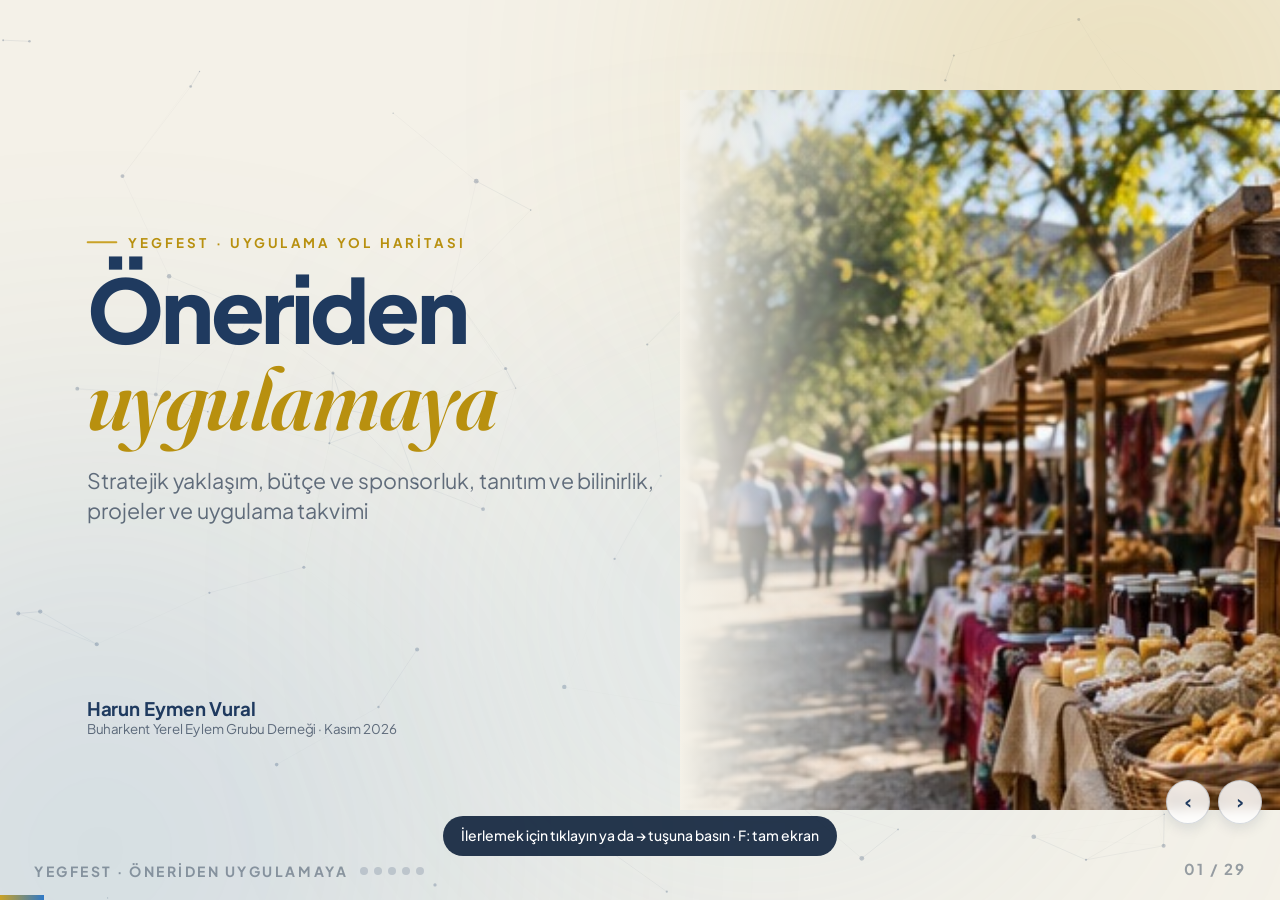
==== sunum/index.html @ 130ecc28 "Sunumun web sürümü (/sunum): görseller, telefon desteği, kaydırma Co-Authored-By: Claude Opus 5.5 <n" ====
<!DOCTYPE html>
<html lang="tr">
<head>
<meta charset="utf-8">
<title>YEGFEST — Öneriden Uygulamaya</title>
<meta name="viewport" content="width=device-width,initial-scale=1,minimum-scale=1,viewport-fit=cover">
<meta name="robots" content="noindex">
<meta property="og:title" content="YEGFEST · Öneriden Uygulamaya">
<meta property="og:description" content="YEGFEST uygulama planı: stratejik yaklaşım, bütçe ve sponsorluk, tanıtım, projeler ve takvim.">
<meta property="og:image" content="https://yegfest-prototip.vercel.app/sunum/kapak.jpg">
<meta property="og:type" content="website">
<meta name="theme-color" content="#1F3A5F">
<style>
html,body{width:100%;height:100%;overflow:hidden;overscroll-behavior:none}
body{position:fixed;inset:0}
#navbtn{position:fixed;right:18px;bottom:76px;z-index:50;display:flex;gap:8px}
#navbtn button{width:44px;height:44px;border-radius:50%;border:1px solid rgba(31,58,95,.18);background:rgba(255,255,255,.85);backdrop-filter:blur(6px);color:#1F3A5F;font:600 20px/1 system-ui;cursor:pointer;box-shadow:0 4px 14px rgba(20,38,63,.12)}
#navbtn button:hover{background:#1F3A5F;color:#fff}
#hint{position:fixed;left:50%;bottom:44px;transform:translateX(-50%);z-index:50;background:rgba(20,38,63,.92);color:#fff;font:500 14px/1.4 "Plus Jakarta Sans",system-ui;padding:10px 18px;border-radius:999px;transition:opacity .6s;pointer-events:none;white-space:nowrap}
#hint.off{opacity:0}
#rot{display:none;position:fixed;inset:0;z-index:100;background:#1F3A5F;color:#fff;align-items:center;justify-content:center;flex-direction:column;text-align:center;font:500 17px/1.5 "Plus Jakarta Sans",system-ui;padding:32px}
#rot b{font-size:44px;display:block;margin-bottom:14px;animation:rt 2s ease-in-out infinite}
#rot small{display:block;margin-top:18px;opacity:.7;font-size:14px}
#rot button{margin-top:22px;background:none;border:1px solid rgba(255,255,255,.5);color:#fff;border-radius:999px;padding:9px 18px;font:inherit;font-size:14px}
@keyframes rt{0%,30%{transform:rotate(0)}60%,100%{transform:rotate(90deg)}}
@media (orientation:portrait) and (max-width:820px){body:not(.rotok) #rot{display:flex}#hint{white-space:normal;width:86%;text-align:center}}
@media (max-width:820px),(max-height:500px){#navbtn{bottom:auto;top:12px;right:12px}#navbtn button{width:38px;height:38px;font-size:18px}#hint{bottom:20px}}
</style>

<link rel="preconnect" href="https://fonts.googleapis.com">
<link rel="preconnect" href="https://fonts.gstatic.com" crossorigin>
<link href="https://fonts.googleapis.com/css2?family=Plus+Jakarta+Sans:wght@300;400;500;600;700;800&family=Fraunces:ital,opsz,wght@1,9..144,500;1,9..144,700&display=swap" rel="stylesheet">
<style>
:root{
  --bg:#F4F1E8;--white:#FFFFFF;--navy:#1F3A5F;--ink:#14263F;--gold:#C9A227;--gold2:#B8900F;--gold3:#E3B341;
  --blue:#2E78C7;--sky:#8EC3F0;--green:#5E8C4A;--muted:rgba(20,38,63,.64);--dim:rgba(20,38,63,.42);--line:rgba(31,58,95,.14);
  --ease:cubic-bezier(.2,.8,.2,1);--soft:cubic-bezier(.45,.05,.25,1)
}
*{box-sizing:border-box;margin:0;padding:0}
html,body{height:100%;background:var(--bg);overflow:hidden;color:var(--ink);user-select:none;
  font-family:'Plus Jakarta Sans',system-ui,-apple-system,'Segoe UI',Roboto,sans-serif;-webkit-font-smoothing:antialiased}
#bg{position:fixed;inset:0;width:100%;height:100%}
.glow{position:fixed;border-radius:50%;filter:blur(150px);pointer-events:none}
.glow.g1{width:700px;height:700px;background:var(--gold);right:-200px;top:-250px;opacity:.22;animation:drift 18s ease-in-out infinite alternate}
.glow.g2{width:800px;height:800px;background:var(--blue);left:-300px;bottom:-350px;opacity:.15;animation:drift 22s ease-in-out infinite alternate-reverse}
.glow.g3{width:500px;height:500px;background:var(--sky);left:40%;top:40%;opacity:.2;animation:drift 26s ease-in-out infinite alternate}
@keyframes drift{to{transform:translate(120px,80px) scale(1.15)}}
#stage{position:absolute;left:50%;top:50%;width:1920px;height:1080px;transform-origin:center}
.slide{position:absolute;inset:0;padding:96px 130px 90px;opacity:0;visibility:hidden;transform:scale(.95) translateX(40px);filter:blur(14px);
  transition:opacity .9s var(--ease),transform 1.1s var(--ease),filter .9s var(--ease),visibility 0s linear 1.1s}
.slide.past{transform:scale(1.06) translateX(-40px)}
.slide:not(#s-cover):not(#s-video-sec):not(#s-gal){display:flex;flex-direction:column;justify-content:center;padding-top:70px;padding-bottom:80px}
.slide.active{opacity:1;visibility:visible;transform:none;filter:none;transition-delay:0s}
.in{opacity:0}
.slide.play .in{animation:rise 1s var(--ease) both;animation-delay:var(--d,0s)}
.slide.play .in.pop{animation-name:pop}
.slide.play .in.left{animation-name:fromLeft}
.slide.play .in.right{animation-name:fromRight}
@keyframes rise{from{opacity:0;transform:translateY(44px);filter:blur(8px)}to{opacity:1;transform:none;filter:none}}
@keyframes pop{0%{opacity:0;transform:scale(.55)}60%{opacity:1;transform:scale(1.05)}100%{opacity:1;transform:none}}
@keyframes fromLeft{from{opacity:0;transform:translateX(-80px);filter:blur(8px)}to{opacity:1;transform:none;filter:none}}
@keyframes fromRight{from{opacity:0;transform:translateX(80px);filter:blur(8px)}to{opacity:1;transform:none;filter:none}}
.kicker{font-size:20px;letter-spacing:.24em;text-transform:uppercase;font-weight:700;color:var(--gold2);display:flex;align-items:center;gap:16px;margin-bottom:22px}
.kicker::before{content:"";width:46px;height:3px;background:var(--gold);border-radius:3px}
h1{font-size:132px;line-height:.98;font-weight:800;letter-spacing:-.035em;color:var(--navy)}
h2{font-size:64px;line-height:1.05;font-weight:800;letter-spacing:-.025em;color:var(--navy)}
h3{font-size:30px;font-weight:700;color:var(--navy);letter-spacing:-.01em}
h4{font-size:24px;font-weight:700;color:var(--navy)}
em{font-family:'Fraunces',Georgia,serif;font-style:italic;font-weight:600;color:var(--gold2);letter-spacing:-.01em}
.lead{font-size:28px;line-height:1.5;color:var(--muted);max-width:1300px}
p{font-size:21px;line-height:1.5;color:var(--muted)}
.tag{display:inline-block;font-size:15px;font-weight:700;letter-spacing:.08em;text-transform:uppercase;padding:7px 14px;border-radius:30px;background:rgba(201,162,39,.16);color:var(--gold2)}
.tag.blue{background:rgba(46,120,199,.12);color:var(--blue)}
.tag.green{background:rgba(94,140,74,.14);color:var(--green)}
.ph{position:relative;border-radius:22px;overflow:hidden;background:linear-gradient(135deg,#E8E2D2,#D9E4EE);
  background-size:cover;background-position:center;display:flex;align-items:center;justify-content:center;text-align:center}
.ph::after{content:attr(data-img);position:absolute;inset:auto 0 0 0;padding:10px 14px;font-size:14px;font-weight:700;letter-spacing:.04em;color:var(--navy);
  background:rgba(255,255,255,.72);backdrop-filter:blur(4px)}
.ph .hint{font-size:16px;line-height:1.4;color:var(--muted);padding:20px 26px 46px;max-width:90%}
.ph .hint::before{content:"📷";display:block;font-size:34px;margin-bottom:8px;opacity:.7}
.ph.has::after,.ph.has .hint{display:none}
.ph.ai.has::before{content:"Temsilî görsel";position:absolute;left:10px;top:10px;font-size:12px;font-weight:700;letter-spacing:.04em;padding:4px 10px;border-radius:12px;background:rgba(20,38,63,.62);color:#fff;z-index:2}
.map{display:flex;flex-direction:column;gap:14px;margin-top:34px}
.src{font-size:14px;color:var(--dim);margin-top:14px}
.pilot{display:grid;grid-template-columns:360px 1fr;gap:56px;margin-top:30px;align-items:center}
.pv{aspect-ratio:9/16;border-radius:30px;background:var(--navy);overflow:hidden;position:relative;box-shadow:0 40px 80px -30px rgba(20,38,63,.6)}
.pv video{width:100%;height:100%;object-fit:cover;display:none}
.pv.has video{display:block}
#prog{position:fixed;left:0;bottom:0;height:5px;background:linear-gradient(90deg,var(--gold),var(--blue));transition:width .8s var(--ease);z-index:20}
#count{position:fixed;right:34px;bottom:22px;font-size:15px;font-weight:700;letter-spacing:.12em;color:var(--dim);z-index:20}
#brand{position:fixed;left:34px;bottom:20px;font-size:14px;font-weight:700;letter-spacing:.18em;color:var(--dim);text-transform:uppercase;z-index:20}
#s-cover .ph{position:absolute;right:0;top:0;width:900px;height:1080px;border-radius:0}
#s-cover .ph::before{content:"";position:absolute;inset:0;background:linear-gradient(90deg,var(--bg) 0%,rgba(244,241,232,.0) 38%);z-index:1}
#s-cover .ct{position:relative;z-index:2;margin-top:120px;max-width:1080px}
#s-cover .sub{font-size:32px;line-height:1.45;color:var(--muted);margin-top:34px;max-width:860px}
#s-cover .who{position:absolute;left:130px;bottom:110px;z-index:2}
#s-cover .who b{display:block;font-size:28px;color:var(--navy)}
#s-cover .who span{font-size:20px;color:var(--muted)}
.q{flex:1;background:var(--white);border-radius:28px;padding:54px 30px;box-shadow:0 0 0 1px var(--line),0 24px 50px -30px rgba(20,38,63,.35);text-align:center}
.q b{display:block;font-size:34px;font-weight:800;color:var(--navy);letter-spacing:-.01em}
.q span{display:block;font-size:20px;color:var(--muted);margin-top:10px;line-height:1.4}
.year{position:relative;margin-top:90px;height:150px}
.months{display:grid;grid-template-columns:repeat(12,1fr);gap:8px}
.months div{height:90px;border-radius:14px;background:rgba(31,58,95,.07);position:relative}
.months div span{position:absolute;bottom:-38px;left:0;right:0;text-align:center;font-size:16px;font-weight:700;color:var(--dim);letter-spacing:.08em}
.months div::before{content:"";position:absolute;inset:0;border-radius:14px;background:linear-gradient(90deg,var(--blue),var(--sky));transform:scaleX(0);transform-origin:left;transition:transform .5s var(--ease)}
.slide.play .months div::before{transform:scaleX(1);transition-delay:calc(.5s + var(--i)*.06s)}
.months .fest{overflow:visible}
.months .fest::after{content:"YEGFEST · 3 gün";position:absolute;left:50%;top:-58px;transform:translateX(-50%);white-space:nowrap;font-size:18px;font-weight:800;color:var(--gold2)}
.months .fest i{position:absolute;left:30%;width:22%;top:0;bottom:0;background:var(--gold);border-radius:6px;z-index:2;animation:blink 1.4s ease-in-out 3}
@keyframes blink{50%{opacity:.25}}
.pillars{display:grid;grid-template-columns:repeat(4,1fr);gap:26px;margin-top:120px}
.pill{padding:32px 30px;border-radius:24px;background:var(--white);box-shadow:0 0 0 1px var(--line)}
.pill .pi{font-size:40px}
.pill h4{margin:14px 0 8px;font-size:25px}
.pill p{font-size:18px}
.org{position:relative;width:1660px;height:720px;margin-top:26px}
.org svg{position:absolute;inset:0;width:100%;height:100%;overflow:visible}
.org path{fill:none;stroke:var(--gold);stroke-width:3;stroke-dasharray:1400;stroke-dashoffset:1400}
.slide.play .org path{animation:draw 1s var(--soft) forwards;animation-delay:var(--d,.4s)}
@keyframes draw{to{stroke-dashoffset:0}}
.ob{position:absolute;background:var(--white);border-radius:20px;box-shadow:0 0 0 1px var(--line),0 18px 40px -26px rgba(20,38,63,.4);padding:16px 18px;text-align:center}
.ob b{display:block;font-size:22px;color:var(--navy);line-height:1.2}
.ob span{display:block;font-size:16px;color:var(--muted);margin-top:5px;line-height:1.35}
.ob .hc{font-style:normal;display:inline-block;margin-top:9px;font-size:15px;font-weight:800;color:#fff;background:var(--blue);padding:4px 12px;border-radius:20px}
.ob.top{background:var(--navy)}
.ob.top b{color:#fff}
.ob.top span{color:rgba(255,255,255,.75)}
.ob.gold{background:linear-gradient(135deg,#FBF3DA,#fff);box-shadow:0 0 0 2px var(--gold)}
table.t{width:100%;border-collapse:separate;border-spacing:0 10px}
.t th{text-align:left;font-size:15px;letter-spacing:.14em;text-transform:uppercase;color:var(--gold2);padding:0 22px 4px}
.t td{background:var(--white);padding:22px 24px;font-size:22px;color:var(--ink);line-height:1.4}
.t td:first-child{border-radius:16px 0 0 16px;font-weight:800;color:var(--navy)}
.t td:last-child{border-radius:0 16px 16px 0}
.t td.num{font-size:28px;font-weight:800;color:var(--blue);white-space:nowrap}
.gantt{margin-top:34px;display:grid;grid-template-columns:360px 1fr;row-gap:12px}
.gh{display:grid;grid-template-columns:repeat(12,1fr);font-size:17px;font-weight:800;letter-spacing:.06em;color:var(--dim);text-align:center;padding-bottom:6px;border-bottom:2px solid var(--line)}
.gl{font-size:22px;font-weight:700;color:var(--navy);display:flex;align-items:center;gap:12px}
.gl i{font-style:normal;font-size:24px}
.gr{position:relative;height:52px;background:repeating-linear-gradient(90deg,transparent 0,transparent calc(100%/12 - 1px),var(--line) calc(100%/12 - 1px),var(--line) calc(100%/12))}
.bar{position:absolute;top:8px;height:36px;border-radius:10px;background:linear-gradient(90deg,var(--navy),var(--blue));transform:scaleX(0);transform-origin:left;
  font-size:16px;font-weight:700;color:#fff;display:flex;align-items:center;padding-left:12px;white-space:nowrap;overflow:hidden}
.bar.light{background:repeating-linear-gradient(135deg,rgba(46,120,199,.35) 0 10px,rgba(46,120,199,.18) 10px 20px);color:var(--navy)}
.bar.gold{background:linear-gradient(90deg,var(--gold2),var(--gold3))}
.slide.play .bar{animation:grow .9s var(--ease) forwards;animation-delay:var(--d,.4s)}
@keyframes grow{to{transform:scaleX(1)}}
.festcol{position:absolute;top:0;bottom:0;left:calc(100%/12*10);width:calc(100%/12);background:rgba(201,162,39,.14);border-radius:10px}
.flips{display:grid;grid-template-columns:repeat(4,1fr);gap:28px;margin-top:40px}
.flip{height:620px;perspective:1600px;cursor:pointer}
.fi{position:relative;width:100%;height:100%;transition:transform .9s var(--ease);transform-style:preserve-3d}
.flip.on .fi{transform:rotateY(180deg)}
.ff,.fb{position:absolute;inset:0;backface-visibility:hidden;border-radius:26px;overflow:hidden;box-shadow:0 30px 60px -30px rgba(20,38,63,.45),0 0 0 1px var(--line)}
.ff{background:#fff;display:flex;flex-direction:column}
.ff .ph{height:330px;border-radius:0}
.ff .fc{padding:26px 26px}
.ff h3{font-size:29px;margin:12px 0 8px}
.ff .len{font-size:46px;font-weight:800;color:var(--blue);letter-spacing:-.02em}
.ff .tap{position:absolute;right:20px;bottom:18px;font-size:14px;font-weight:700;color:var(--dim)}
.fb{background:var(--navy);transform:rotateY(180deg);padding:34px 30px;color:#fff;display:flex;flex-direction:column;gap:16px}
.fb h3{color:#fff;font-size:26px;margin-bottom:4px}
.fb div{border-top:1px solid rgba(255,255,255,.14);padding-top:12px}
.fb small{display:block;font-size:13px;font-weight:800;letter-spacing:.14em;text-transform:uppercase;color:var(--sky);margin-bottom:5px}
.fb span{font-size:19px;line-height:1.4;color:rgba(255,255,255,.92)}
@keyframes lit{to{box-shadow:0 0 0 4px var(--gold),0 18px 40px -16px rgba(201,162,39,.7);background:#FFFBEF}}
.script{margin-top:26px;display:grid;grid-template-columns:130px 1fr 1fr;gap:0;border-radius:20px;overflow:hidden;box-shadow:0 0 0 1px var(--line);background:#fff}
.script > div{padding:18px 22px;font-size:20px;line-height:1.42;border-top:1px solid var(--line)}
.script .tc{font-weight:800;color:var(--blue);font-size:17px}
.script .vo{font-family:'Fraunces',serif;font-style:italic;color:var(--navy)}
.small{font-size:18px;color:var(--muted);margin-top:14px;line-height:1.45}
.calc{width:540px;flex-shrink:0;background:var(--navy);border-radius:28px;padding:34px;color:#fff}
.mx td{font-size:21px;padding:20px 22px}
.mx th{font-size:14px}
.mx td:first-child{font-size:22px}
.d90{position:relative;margin-top:70px}
.d90 .ln{position:absolute;left:0;right:0;top:46px;height:6px;border-radius:6px;background:rgba(31,58,95,.1);overflow:hidden}
.d90 .ln i{display:block;height:100%;width:0;background:linear-gradient(90deg,var(--gold),var(--blue))}
.slide.play .d90 .ln i{width:100%;transition:width 1.4s var(--soft) .25s}
.d90 .sp{position:relative;display:grid;grid-template-columns:repeat(6,1fr);gap:20px}
.d90 .dot{width:98px;height:98px;border-radius:50%;background:#fff;box-shadow:0 0 0 3px var(--gold);display:flex;align-items:center;justify-content:center;font-size:38px;margin-bottom:22px}
.d90 small{font-size:15px;font-weight:800;letter-spacing:.12em;color:var(--gold2);text-transform:uppercase}
.d90 h4{font-size:27px;margin:8px 0 8px;line-height:1.22}
.d90 p{font-size:20px}
.contact{text-align:right;font-size:21px;line-height:1.6;color:var(--muted)}
.contact b{color:var(--navy);font-size:26px}
#brand{display:flex;align-items:center;gap:12px}
#brand .dots{display:flex;gap:6px}
#brand .dots i{width:8px;height:8px;border-radius:50%;background:rgba(31,58,95,.18)}
#brand .dots i.on{background:var(--gold);width:22px;border-radius:6px}
.agenda{display:grid;grid-template-columns:repeat(5,1fr);gap:20px;margin-top:44px}
.ag{background:#fff;border-radius:26px;padding:30px 26px;box-shadow:0 0 0 1px var(--line),0 24px 50px -34px rgba(20,38,63,.4);cursor:pointer;transition:transform .35s var(--ease),box-shadow .35s;display:flex;flex-direction:column}
.ag:hover{transform:translateY(-8px);box-shadow:0 0 0 2px var(--gold),0 30px 60px -30px rgba(20,38,63,.5)}
.ag .no{font-family:'Fraunces',serif;font-style:italic;font-size:62px;line-height:1;color:var(--gold2)}
.ag h3{font-size:26px;line-height:1.2;margin:14px 0 14px}
.ag small{font-size:13px;font-weight:800;letter-spacing:.14em;text-transform:uppercase;color:var(--dim);margin-top:auto;padding-top:14px;border-top:1px solid var(--line)}
.ag span{display:block;font-size:18px;color:var(--ink);line-height:1.4;margin-top:8px}
.slide.div{background:linear-gradient(120deg,rgba(31,58,95,.04),rgba(201,162,39,.08))}
.dv{display:grid;grid-template-columns:420px 1fr;gap:70px;align-items:center}
.dv .big{font-family:'Fraunces',serif;font-style:italic;font-weight:700;font-size:340px;line-height:.8;color:var(--gold);letter-spacing:-.04em}
.dv h1{font-size:104px}
.dv p{font-size:28px;color:var(--muted);margin-top:24px;max-width:900px;line-height:1.45}
.dvlist{display:flex;flex-wrap:wrap;gap:12px;margin-top:40px}
.dvlist span{font-size:19px;font-weight:700;color:var(--navy);background:#fff;padding:12px 20px;border-radius:30px;box-shadow:0 0 0 1px var(--line)}
.shifts{display:grid;grid-template-columns:repeat(4,1fr);gap:22px;margin-top:40px}
.sh{background:#fff;border-radius:26px;padding:30px 28px;box-shadow:0 0 0 1px var(--line)}
.sh .ic{font-size:44px}
.sh h3{font-size:25px;margin:16px 0 18px;line-height:1.2}
.sh .ft{display:grid;grid-template-columns:76px 1fr;gap:10px;padding:12px 0;border-top:1px solid var(--line);font-size:18px;line-height:1.4}
.sh .ft small{font-size:13px;font-weight:800;letter-spacing:.12em;text-transform:uppercase;color:var(--dim);padding-top:3px}
.sh .ft.to small{color:var(--green)}
.sh .ft.to span{color:var(--navy);font-weight:600}
.foot{margin-top:18px;font-size:18px;color:var(--muted);display:flex;gap:10px;align-items:center}
.foot b{color:var(--navy)}
.levers{display:grid;grid-template-columns:repeat(3,1fr);gap:22px;margin-top:36px}
.lv{background:#fff;border-radius:24px;padding:28px 28px;box-shadow:0 0 0 1px var(--line);position:relative;overflow:hidden}
.lv .ic{width:62px;height:62px;border-radius:18px;background:var(--bg);display:flex;align-items:center;justify-content:center;font-size:32px}
.lv h3{font-size:24px;margin:16px 0 8px}
.lv p{font-size:18px}
.lv .ef{display:inline-block;margin-top:14px;font-size:14px;font-weight:800;letter-spacing:.04em;color:var(--green);background:rgba(94,140,74,.12);padding:6px 12px;border-radius:14px}
.lv .n{position:absolute;right:24px;top:18px;font-family:'Fraunces',serif;font-style:italic;font-size:44px;color:rgba(201,162,39,.35)}
.spgrid{display:grid;grid-template-columns:1fr 1.5fr;gap:30px;margin-top:30px;align-items:start}
.kind{display:grid;gap:16px}
.kd{border-radius:22px;padding:24px 26px;background:#fff;box-shadow:0 0 0 1px var(--line)}
.kd h3{font-size:24px;display:flex;gap:10px;align-items:center}
.kd p{font-size:18px;margin-top:8px}
.kd.navy{background:var(--navy)}
.kd.navy h3{color:#fff}
.kd.navy p{color:rgba(255,255,255,.8)}
.proc{display:flex;margin-top:26px}
.proc div{flex:1;position:relative;padding:16px 10px 0;text-align:center;border-top:4px solid var(--gold)}
.proc div::before{content:"";position:absolute;left:50%;top:-12px;transform:translateX(-50%);width:20px;height:20px;border-radius:50%;background:#fff;box-shadow:0 0 0 4px var(--gold)}
.proc b{display:block;font-size:15px;color:var(--blue);letter-spacing:.06em}
.proc span{font-size:17px;color:var(--navy);font-weight:700;line-height:1.3;display:block;margin-top:4px}
.hsteps{display:grid;grid-template-columns:repeat(4,1fr);gap:0;margin-top:50px;position:relative}
.hs{padding:0 22px;position:relative}
.hs .c{width:86px;height:86px;border-radius:50%;background:#fff;box-shadow:0 0 0 3px var(--gold);display:flex;align-items:center;justify-content:center;font-size:36px;position:relative;z-index:2}
.hs::after{content:"";position:absolute;left:108px;right:-22px;top:42px;height:3px;background:repeating-linear-gradient(90deg,var(--gold) 0 10px,transparent 10px 18px)}
.hs:last-child::after{display:none}
.hs small{display:block;font-size:14px;font-weight:800;letter-spacing:.14em;color:var(--gold2);margin-top:22px}
.hs h3{font-size:26px;margin:6px 0 8px}
.hs p{font-size:19px}
.outs{display:flex;gap:12px;flex-wrap:wrap;margin-top:44px;align-items:center}
.outs b{font-size:19px;color:var(--navy);margin-right:6px}
.outs span{font-size:18px;font-weight:700;padding:10px 18px;border-radius:30px;background:rgba(201,162,39,.16);color:var(--gold2)}
.why{display:grid;grid-template-columns:repeat(3,1fr);gap:20px;margin-top:30px}
.wy{background:#fff;border-radius:22px;padding:24px 26px;box-shadow:0 0 0 1px var(--line)}
.wy .ic{font-size:36px}
.wy h3{font-size:23px;margin:10px 0 6px}
.wy p{font-size:18px}
.tool{display:inline-flex;margin-top:22px;font-family:'Fraunces',serif;font-style:italic;font-size:26px;color:var(--navy);background:rgba(201,162,39,.14);padding:12px 24px;border-radius:40px}
.model{display:flex;align-items:stretch;gap:0;margin-top:34px}
.md{flex:1;text-align:center;position:relative;padding:0 8px}
.md .c{width:100px;height:100px;margin:0 auto;border-radius:28px;background:#fff;box-shadow:0 0 0 2px var(--line);display:flex;align-items:center;justify-content:center;font-size:44px;transition:box-shadow .5s,background .5s}
.slide.play .md .c{animation:lit .01s forwards;animation-delay:calc(.8s + var(--i)*.45s)}
.md::after{content:"→";position:absolute;right:-14px;top:30px;font-size:30px;color:var(--gold2);font-weight:800}
.md:last-child::after{display:none}
.md h4{font-size:21px;margin:14px 0 4px}
.md p{font-size:16px;line-height:1.4}
.md .who{display:inline-block;margin-top:8px;font-size:13px;font-weight:800;letter-spacing:.06em;color:var(--blue);background:rgba(46,120,199,.1);padding:4px 10px;border-radius:12px}
.tpl{margin-top:30px}
.tbar{position:relative;display:flex;height:120px;border-radius:24px;overflow:hidden;box-shadow:0 0 0 1px var(--line),0 24px 50px -30px rgba(20,38,63,.45)}
.tseg{position:relative;display:flex;flex-direction:column;justify-content:center;padding:0 22px;color:#fff;transition:filter .4s,transform .4s;filter:saturate(.55) brightness(1.05)}
.tseg.on{filter:none}
.tseg b{font-size:24px;letter-spacing:-.01em}
.tseg span{font-size:15px;opacity:.85}
.tseg:nth-child(1){background:#C9A227}
.tseg:nth-child(2){background:#B8900F}
.tseg:nth-child(3){background:#2E78C7}
.tseg:nth-child(4){background:#1F3A5F}
.tseg:nth-child(5){background:#14263F}
.tseg .ic{position:absolute;right:16px;top:50%;transform:translateY(-50%);font-size:40px;opacity:.9}
.thead{position:absolute;top:-10px;bottom:-10px;width:4px;background:#fff;box-shadow:0 0 0 2px var(--navy),0 0 20px rgba(255,255,255,.9);border-radius:4px;left:0;z-index:3}
.tclock{display:flex;justify-content:space-between;margin-top:12px;font-size:15px;font-weight:800;color:var(--dim)}
.tdet{display:grid;grid-template-columns:420px 1fr;gap:34px;margin-top:26px;align-items:center}
.tdet .ph{height:260px}
.tdet .now{font-size:15px;font-weight:800;letter-spacing:.16em;text-transform:uppercase;color:var(--gold2)}
.tdet h3{font-size:42px;margin:6px 0 16px;letter-spacing:-.02em}
.tdet .ln{display:grid;grid-template-columns:150px 1fr;gap:16px;padding:14px 0;border-top:1px solid var(--line);font-size:21px;line-height:1.4}
.tdet .ln small{font-size:14px;font-weight:800;letter-spacing:.12em;text-transform:uppercase;color:var(--blue);padding-top:4px}
.tdet .ln.vo span{font-family:'Fraunces',serif;font-style:italic;color:var(--navy)}
.tdet .fade{animation:fd .5s var(--ease)}
@keyframes fd{from{opacity:0;transform:translateY(10px)}to{opacity:1;transform:none}}
.ringnote{position:absolute;left:0;right:0;bottom:0;text-align:center;font-size:18px;color:var(--muted)}
.shots{display:grid;grid-template-columns:repeat(4,1fr);gap:16px;margin-top:30px}
.sht{background:#fff;border-radius:20px;padding:20px 22px;box-shadow:0 0 0 1px var(--line);display:flex;gap:14px;align-items:flex-start}
.sht i{font-style:normal;font-size:34px}
.sht small{display:block;font-size:13px;font-weight:800;color:var(--gold2);letter-spacing:.1em}
.sht b{display:block;font-size:20px;color:var(--navy);line-height:1.25;margin-top:2px}
.sht span{font-size:15px;color:var(--muted)}
.rules2{display:grid;grid-template-columns:1.3fr 1fr;gap:20px;margin-top:22px}
.rbox{background:var(--navy);color:#fff;border-radius:22px;padding:22px 26px}
.rbox h4{color:var(--gold3);font-size:15px;letter-spacing:.14em;text-transform:uppercase}
.rbox ul{list-style:none;display:flex;flex-wrap:wrap;gap:10px;margin-top:12px}
.rbox li{font-size:18px;background:rgba(255,255,255,.1);padding:9px 14px;border-radius:14px}
.dbox{background:#fff;border-radius:22px;padding:22px 26px;box-shadow:0 0 0 2px var(--gold)}
.dbox h4{color:var(--gold2);font-size:15px;letter-spacing:.14em;text-transform:uppercase}
.dbox code{display:block;font-family:ui-monospace,Menlo,Consolas,monospace;font-size:18px;color:var(--navy);margin-top:10px}
.dbox p{font-size:16px;margin-top:8px}
.pub2{display:grid;grid-template-columns:1.05fr 1fr;gap:30px;margin-top:28px}
.wk{display:grid;grid-template-columns:repeat(7,1fr);gap:10px}
.wk div{background:#fff;border-radius:16px;padding:14px 8px;min-height:190px;box-shadow:0 0 0 1px var(--line);text-align:center}
.wk small{display:block;font-size:14px;font-weight:800;letter-spacing:.1em;color:var(--dim);margin-bottom:10px}
.wk span{display:block;font-size:14px;font-weight:700;line-height:1.3;padding:9px 6px;border-radius:12px;margin-top:6px}
.wk .r{background:rgba(46,120,199,.14);color:var(--blue)}
.wk .t{background:rgba(201,162,39,.2);color:var(--gold2)}
.wk .p{background:rgba(94,140,74,.14);color:var(--green)}
.calc2{margin-top:16px;font-size:20px;color:var(--navy);background:rgba(201,162,39,.14);border-radius:16px;padding:14px 18px}
.calc2 b{color:var(--gold2)}
.phase{display:grid;grid-template-columns:repeat(12,1fr);gap:4px;margin-top:8px}
.phase div{border-radius:12px;padding:10px 12px;font-size:15px;font-weight:700;line-height:1.3;color:#fff}
.mnames{display:grid;grid-template-columns:repeat(12,1fr);gap:4px;font-size:13px;font-weight:800;color:var(--dim);text-align:center;letter-spacing:.06em}
.multi{display:grid;grid-template-columns:1fr 1fr;gap:10px;margin-top:20px}
.multi div{background:#fff;border-radius:16px;padding:14px 16px;box-shadow:0 0 0 1px var(--line);display:flex;gap:12px;align-items:center}
.multi i{font-style:normal;font-size:28px}
.multi b{display:block;font-size:17px;color:var(--navy)}
.multi span{font-size:14px;color:var(--muted)}
.collab{margin-top:16px;font-size:18px;color:var(--ink);line-height:1.45}
.collab b{color:var(--navy)}
.demo{display:grid;grid-template-columns:1.2fr 1fr;gap:50px;margin-top:34px;align-items:center}
.persp3{display:flex;flex-direction:column;gap:16px}
.p3{display:flex;gap:18px;align-items:center;background:#fff;border-radius:22px;padding:20px 24px;box-shadow:0 0 0 1px var(--line)}
.p3 i{font-style:normal;font-size:42px}
.p3 small{display:block;font-size:13px;font-weight:800;letter-spacing:.12em;text-transform:uppercase;color:var(--gold2);margin-bottom:2px}
.p3 b{display:block;font-size:23px;color:var(--navy)}
.p3 span{font-size:17px;color:var(--muted)}
.qrbig{text-align:center;background:#fff;border-radius:30px;padding:34px;box-shadow:0 0 0 1px var(--line),0 30px 60px -30px rgba(20,38,63,.45)}
.qrbig img{width:300px;height:300px}
.qrbig b{display:block;font-size:24px;color:var(--navy);margin-top:14px}
.qrbig span{display:block;font-size:17px;color:var(--muted);margin-top:4px}
.qrbig a{display:inline-block;margin-top:16px;font-size:17px;font-weight:800;color:#fff;background:var(--navy);padding:12px 22px;border-radius:30px;text-decoration:none}
.themes{display:flex;gap:12px;flex-wrap:wrap;margin-top:22px}
.themes span{font-size:18px;font-weight:700;padding:11px 18px;border-radius:30px;background:#fff;box-shadow:0 0 0 1px var(--line);color:var(--navy)}
.themes span.k{background:var(--navy);color:#fff}
.hk{display:grid;grid-template-columns:repeat(7,1fr);gap:0;margin-top:44px;position:relative}
.hk::before{content:"";position:absolute;left:3%;right:3%;top:30px;height:4px;background:linear-gradient(90deg,var(--gold),var(--blue));border-radius:4px}
.hm{text-align:center;padding:0 8px;position:relative}
.hm .c{width:62px;height:62px;margin:0 auto;border-radius:50%;background:#fff;box-shadow:0 0 0 3px var(--gold);display:flex;align-items:center;justify-content:center;font-size:26px;position:relative;z-index:2}
.hm.fin .c{background:var(--gold);box-shadow:0 0 0 3px var(--gold),0 0 0 10px rgba(201,162,39,.2)}
.hm small{display:block;font-size:14px;font-weight:800;letter-spacing:.1em;color:var(--blue);margin-top:14px}
.hm b{display:block;font-size:20px;color:var(--navy);margin:4px 0 6px;line-height:1.2}
.hm p{font-size:15px;line-height:1.4}
.ch3{display:flex;gap:14px;margin-top:30px;align-items:center;flex-wrap:wrap}
.ch3 b{font-size:19px;color:var(--navy);margin-right:6px}
.ch3 span{font-size:17px;font-weight:700;padding:10px 16px;border-radius:30px;background:rgba(46,120,199,.1);color:var(--blue)}
.yl{display:grid;grid-template-columns:repeat(3,1fr);gap:24px;margin-top:40px}
.yc2{background:#fff;border-radius:26px;padding:32px 30px;box-shadow:0 0 0 1px var(--line);position:relative}
.yc2 .ic{font-size:46px}
.yc2 h3{font-size:27px;margin:14px 0 10px}
.yc2 p{font-size:19px}
.yc2 .when{display:inline-block;margin-top:16px;font-size:15px;font-weight:800;color:var(--blue);background:rgba(46,120,199,.1);padding:7px 13px;border-radius:14px}
.net{display:grid;grid-template-columns:1fr 1fr;gap:40px;margin-top:30px;align-items:center}
.netviz{position:relative;height:560px}
.netviz svg{position:absolute;inset:0;width:100%;height:100%}
.netviz .nd{position:absolute;transform:translate(-50%,-50%);background:#fff;border-radius:18px;padding:10px 14px;font-size:16px;font-weight:800;color:var(--navy);box-shadow:0 0 0 1px var(--line),0 14px 30px -18px rgba(20,38,63,.5);white-space:nowrap}
.netviz .nd.hub{background:var(--navy);color:#fff;font-size:22px;padding:18px 24px;border-radius:24px}
.netviz path{fill:none;stroke:var(--gold);stroke-width:2.5;stroke-dasharray:6 8;animation:dash 2.5s linear infinite}
@keyframes dash{to{stroke-dashoffset:-56}}
.feat{display:flex;flex-direction:column;gap:14px}
.fe{display:flex;gap:16px;align-items:center;background:#fff;border-radius:20px;padding:18px 22px;box-shadow:0 0 0 1px var(--line)}
.fe i{font-style:normal;font-size:34px}
.fe b{display:block;font-size:21px;color:var(--navy)}
.fe span{font-size:16px;color:var(--muted)}
.kp6{display:grid;grid-template-columns:repeat(3,1fr);gap:18px;margin-top:34px}
.kp6 div{background:#fff;border-radius:22px;padding:24px 26px;box-shadow:0 0 0 1px var(--line)}
.kp6 i{font-style:normal;font-size:34px}
.kp6 b{display:block;font-size:23px;color:var(--navy);margin:8px 0 4px}
.kp6 span{font-size:17px;color:var(--muted)}
.kp6 .rep{background:var(--navy)}
.kp6 .rep b{color:#fff}
.kp6 .rep span{color:rgba(255,255,255,.8)}
.ty{display:flex;flex-direction:column;justify-content:center;height:100%}
.ty h1{font-size:150px}
.ty .next{margin-top:40px;font-size:22px;color:var(--muted)}
.ty .next b{color:var(--navy)}
.ty .contact{margin-top:60px;text-align:left}
.ty .links{margin-top:18px;font-size:19px;font-weight:800;color:var(--blue)}
.ty .links span{color:var(--dim);margin:0 8px}
.wheelwrap{position:relative;height:800px;margin-top:0;zoom:.86}
.wheel{position:absolute;left:50%;top:50%;width:580px;height:580px;margin:-290px 0 0 -290px;animation:wspin 70s linear infinite}
.wheel svg{position:absolute;inset:0;width:100%;height:100%;overflow:visible}
.wheel circle{fill:none;stroke:var(--gold);stroke-width:3;stroke-dasharray:4 10}
.wheel line{stroke:rgba(201,162,39,.45);stroke-width:2}
.cab{position:absolute;left:50%;top:50%;width:226px;margin:-98px 0 0 -113px;transform:rotate(calc(var(--i)*60deg)) translateY(-290px) rotate(calc(var(--i)*-60deg))}
.cabi{background:#fff;border-radius:20px;padding:10px;box-shadow:0 24px 50px -24px rgba(20,38,63,.5),0 0 0 1px var(--line);animation:wcounter 70s linear infinite}
.cabi .ph{height:118px;border-radius:12px}
.cabi .ph::after{font-size:10px;padding:5px 7px}
.cabi .ph .hint{font-size:12px;padding:8px 10px 26px}
.cabi .ph .hint::before{font-size:22px;margin-bottom:4px}
.cabi .tc{font-size:13px;font-weight:800;color:var(--blue);margin:10px 4px 2px}
.cabi b{display:block;font-size:17px;color:var(--navy);margin:0 4px 2px}
.wheelwrap:hover .wheel,.wheelwrap:hover .cabi{animation-play-state:paused}
@keyframes wspin{to{transform:rotate(360deg)}}
@keyframes wcounter{to{transform:rotate(-360deg)}}
.whub{position:absolute;left:50%;top:50%;width:150px;height:150px;margin:-75px 0 0 -75px;border-radius:50%;background:var(--navy);color:#fff;display:flex;flex-direction:column;align-items:center;justify-content:center;box-shadow:0 0 0 10px rgba(201,162,39,.25)}
.whub b{font-size:36px;color:var(--gold3);line-height:1}
.whub span{font-size:16px;opacity:.8;margin-top:4px}
.netqr{display:flex;gap:20px;align-items:center;margin-top:6px;background:#fff;border-radius:22px;padding:16px 20px;box-shadow:0 0 0 2px var(--gold)}
.netqr img{width:132px;height:132px;border-radius:10px}
.netqr .live2{font-size:14px;font-weight:800;letter-spacing:.08em;color:var(--green);text-transform:uppercase}
.netqr b{display:block;font-size:24px;color:var(--navy);margin:4px 0 10px}
.netqr a{display:inline-block;font-size:16px;font-weight:800;color:#fff;background:var(--navy);padding:10px 18px;border-radius:30px;text-decoration:none}
body.black::after{content:"";position:fixed;inset:0;background:#000;z-index:100}
#s-hack{position:relative}
.hkqr{position:absolute;right:130px;top:92px;display:flex;gap:18px;align-items:center;background:#fff;border-radius:22px;padding:14px 20px 14px 14px;box-shadow:0 0 0 2px var(--gold),0 24px 50px -30px rgba(20,38,63,.5);max-width:520px}
.hkqr svg{width:128px;height:128px;border-radius:10px;flex:none}
.hkqr .live2{font-size:13px;font-weight:800;letter-spacing:.08em;color:var(--green);text-transform:uppercase}
.hkqr b{display:block;white-space:nowrap;font-size:17px;color:var(--navy);margin:4px 0 10px}
.hkqr a{display:inline-block;font-size:15px;font-weight:800;color:#fff;background:var(--navy);padding:9px 16px;border-radius:30px;text-decoration:none}
</style>
</head>
<body>
<canvas id="bg"></canvas>
<div class="glow g1"></div><div class="glow g2"></div><div class="glow g3"></div>
<div id="stage">

<!-- ================= KAPAK ================= -->
<section class="slide" id="s-cover" data-sec="0">
  <div class="ph" data-img="kapak.jpg"><div class="hint">YEGFEST festival alanının geniş bir genel görünümü (dikey/kare kırpılabilir)</div></div>
  <div class="ct">
    <div class="kicker in">YEGFEST · Uygulama Yol Haritası</div>
    <h1 class="in" style="--d:.15s">Öneriden<br><em>uygulamaya</em></h1>
    <div class="sub in" style="--d:.35s">Stratejik yaklaşım, bütçe ve sponsorluk, tanıtım ve bilinirlik, projeler ve uygulama takvimi</div>
  </div>
  <div class="who in" style="--d:.6s"><b>Harun Eymen Vural</b><span>Buharkent Yerel Eylem Grubu Derneği · Kasım 2026</span></div>
</section>

<!-- ================= AKIŞ ================= -->
<section class="slide" id="s-flow" data-sec="0">
  <div class="kicker in">Talebiniz ve sunumun akışı</div>
  <h2 class="in" style="--d:.1s">Beş bölümde <em>uygulama planı</em></h2>
  <p class="lead in" style="--d:.2s;margin-top:16px">İstediğiniz her başlık bir bölüme karşılık geliyor: kim, kaç kişiyle, hangi yöntemle, ne kadar sürede.</p>
  <div class="agenda">
    <div class="ag in pop" data-int data-go="d1" style="--d:.35s"><div class="no">01</div><h3>Stratejik yaklaşım</h3><small>Talebinizdeki karşılığı</small><span>Görev dağılımı ve ekipler</span></div>
    <div class="ag in pop" data-int data-go="d2" style="--d:.47s"><div class="no">02</div><h3>Bütçe ve sponsorluk</h3><small>Talebinizdeki karşılığı</small><span>Kaynak ihtiyacı ve maliyetin azaltılması</span></div>
    <div class="ag in pop" data-int data-go="d3" style="--d:.59s"><div class="no">03</div><h3>Tanıtım, reklam ve bilinirlik</h3><small>Talebinizdeki karşılığı</small><span>Video: konu, senaryo, çekim, kurgu, yayın</span></div>
    <div class="ag in pop" data-int data-go="d4" style="--d:.71s"><div class="no">04</div><h3>Projeler</h3><small>Talebinizdeki karşılığı</small><span>Faaliyetlerin aşamaları ve yöntemi</span></div>
    <div class="ag in pop" data-int data-go="d5" style="--d:.83s"><div class="no">05</div><h3>Uygulama planı</h3><small>Talebinizdeki karşılığı</small><span>Takvim, süreler ve ölçme</span></div>
  </div>
</section>

<!-- ================= BÖLÜM 1 ================= -->
<section class="slide div" id="d1" data-sec="1" data-title="Bölüm kapağı">
  <div class="dv">
    <div class="big in pop">01</div>
    <div><div class="kicker in" style="--d:.15s">Bölüm 1</div><h1 class="in" style="--d:.2s">Stratejik <em>yaklaşım</em></h1>
      <p class="in" style="--d:.35s">YEGFEST'i nereye taşıyoruz ve bunu kimlerle, nasıl bir yapıyla yapıyoruz.</p>
      <div class="dvlist in" style="--d:.5s"></div></div>
  </div>
</section>

<section class="slide" id="s-vision" data-sec="1" data-title="3 günden 365 güne">
  <div class="kicker in">Vizyon</div>
  <h2 class="in" style="--d:.1s">3 günden <em>365 güne</em></h2>
  <p class="lead in" style="--d:.25s;margin-top:18px">Festival üç gün sürer. Ürünlerin, üreticilerin ve sofraların hikâyesi yıl boyu anlatılabilir.</p>
  <div class="year in" style="--d:.4s">
    <div class="months">
      <div style="--i:0"><span>KAS</span></div><div style="--i:1"><span>ARA</span></div><div style="--i:2"><span>OCA</span></div><div style="--i:3"><span>ŞUB</span></div>
      <div style="--i:4"><span>MAR</span></div><div style="--i:5"><span>NİS</span></div><div style="--i:6"><span>MAY</span></div><div style="--i:7"><span>HAZ</span></div>
      <div style="--i:8"><span>TEM</span></div><div style="--i:9"><span>AĞU</span></div><div class="fest" style="--i:10"><i></i><span>EYL</span></div><div style="--i:11"><span>EKİ</span></div>
    </div>
  </div>
  <div class="pillars">
    <div class="pill in" style="--d:1.25s"><div class="pi">🏷️</div><h4>Ortak marka</h4><p>Tüm YEG'ler aynı görsel dille, aynı ses tonuyla</p></div>
    <div class="pill in" style="--d:1.35s"><div class="pi">🎬</div><h4>Sürekli içerik</h4><p>155 ilçenin hikâyesi yıl boyu sosyal medyada</p></div>
    <div class="pill in" style="--d:1.45s"><div class="pi">💡</div><h4>Gençlik ve yenilik</h4><p>Hackathon ve gönüllülerle gençlerin katılımı</p></div>
    <div class="pill in" style="--d:1.55s"><div class="pi">🌍</div><h4>Uluslararası ağ</h4><p>Avrupa'daki YEG'lerle kalıcı iş birliği</p></div>
  </div>
</section>

<section class="slide" id="s-shift" data-sec="1" data-title="Dört temel değişim">
  <div class="kicker in">Stratejik yaklaşım</div>
  <h2 class="in" style="--d:.1s">Dört temel <em>değişim</em></h2>
  <div class="shifts">
    <div class="sh in" style="--d:.3s"><div class="ic">🏷️</div><h3>Etkinlikten markaya</h3>
      <div class="ft"><small>Bugün</small><span>Yılda bir kez yapılan bir fuar</span></div><div class="ft to"><small>Hedef</small><span>Yıl boyu tanınan bir kırsal kalkınma markası</span></div></div>
    <div class="sh in" style="--d:.42s"><div class="ic">🧭</div><h3>Tek merkez, yerel üretim</h3>
      <div class="ft"><small>Bugün</small><span>İş yükü merkezde toplanıyor</span></div><div class="ft to"><small>Hedef</small><span>155 YEG üretir, tek merkez koordine eder</span></div></div>
    <div class="sh in" style="--d:.54s"><div class="ic">💡</div><h3>Gençlik ve yenilik</h3>
      <div class="ft"><small>Bugün</small><span>Gençler çoğunlukla ziyaretçi</span></div><div class="ft to"><small>Hedef</small><span>Gençler fikir üreten, sahnede sunan katılımcı</span></div></div>
    <div class="sh in" style="--d:.66s"><div class="ic">🌍</div><h3>Ulusaldan uluslararasına</h3>
      <div class="ft"><small>Bugün</small><span>Ulusal ölçekte bir vitrin</span></div><div class="ft to"><small>Hedef</small><span>Avrupa YEG'leriyle kalıcı bir ağ</span></div></div>
  </div>
</section>

<section class="slide" id="s-org" data-sec="1" data-title="Yönetim modeli">
  <div class="kicker in">Yönetim modeli</div>
  <h2 class="in" style="--d:.1s">Kim, <em>hangi katmanda?</em></h2>
  <div class="org">
    <svg viewBox="0 0 1660 720">
      <path d="M830 92 V150" style="--d:.35s"/>
      <path d="M830 238 V282 M150 282 H1510 M150 282 V322 M490 282 V322 M830 282 V322 M1170 282 V322 M1510 282 V322" style="--d:.6s"/>
      <path d="M150 452 V488 M490 452 V488 M830 452 V488 M1170 452 V488 M1510 452 V488 M150 488 H1510 M830 488 V522" style="--d:.95s"/>
      <path d="M830 604 V636" style="--d:1.2s"/>
    </svg>
    <div class="ob top in pop" style="left:600px;top:0;width:460px;--d:.15s"><b>Daire Başkanlığı</b><span>Yönlendirme ve onay</span></div>
    <div class="ob gold in pop" style="left:610px;top:150px;width:440px;--d:.4s"><b>Koordinasyon Masası</b><span>Bakanlık sorumlusu + YEG koordinatörü</span><i class="hc">2 kişi</i></div>
    <div class="ob in pop" style="left:20px;top:322px;width:260px;--d:.65s"><b>Marka ve Tanıtım</b><span>Marka, video, sosyal medya</span><i class="hc">3 kişi</i></div>
    <div class="ob in pop" style="left:360px;top:322px;width:260px;--d:.7s"><b>Bütçe ve Sponsorluk</b><span>Maliyet, sponsor, protokol</span><i class="hc">2 kişi</i></div>
    <div class="ob in pop" style="left:700px;top:322px;width:260px;--d:.75s"><b>Dijital Platform</b><span>Site, QR, pasaport</span><i class="hc">2 kişi</i></div>
    <div class="ob in pop" style="left:1040px;top:322px;width:260px;--d:.8s"><b>Gençlik ve Uluslararası</b><span>Hackathon, gönüllü, YEG ağı</span><i class="hc">2 kişi</i></div>
    <div class="ob in pop" style="left:1380px;top:322px;width:260px;--d:.85s"><b>Ölçme ve Raporlama</b><span>Göstergeler, etki raporu</span><i class="hc">1 kişi</i></div>
    <div class="ob in pop" style="left:530px;top:522px;width:600px;--d:1.05s"><b>7 Bölge Koordinatörü</b><span>Her coğrafi bölgeden 1 YEG temsilcisi</span></div>
    <div class="ob gold in pop" style="left:430px;top:636px;width:800px;--d:1.3s"><b>155 YEG · içerik üretimi ve yerel koordinasyon</b></div>
  </div>
</section>

<section class="slide" id="s-hr" data-sec="1" data-title="Ekip ve rol dağılımı">
  <div class="kicker in">Ekip ve rol dağılımı</div>
  <h2 class="in" style="--d:.1s">Küçük çekirdek, <em>geniş ağ</em></h2>
  <table class="t" style="margin-top:22px">
    <tr class="in" style="--d:.2s"><th>Katman</th><th>Kişi</th><th>Kimlerden</th><th>Görev</th></tr>
    <tr class="in" style="--d:.3s"><td>Koordinasyon Masası</td><td class="num">2</td><td>1 Bakanlık sorumlusu + 1 YEG koordinatörü</td><td>Takvim, iletişim, onay akışı</td></tr>
    <tr class="in" style="--d:.4s"><td>Çalışma grupları</td><td class="num">10</td><td>Gönüllü YEG temsilcileri</td><td>5 grupta iş paylaşımı</td></tr>
    <tr class="in" style="--d:.5s"><td>Bölge koordinatörleri</td><td class="num">7</td><td>Her coğrafi bölgeden 1 YEG temsilcisi</td><td>Bölgesindeki YEG'lerin takibi</td></tr>
    <tr class="in" style="--d:.6s"><td>YEG'ler</td><td class="num">155</td><td>Her YEG'in mevcut personeli</td><td>Kendi ilçesinin çekimi ve içeriği</td></tr>
    <tr class="in" style="--d:.7s"><td>Gönüllüler</td><td class="num">Çağrıyla</td><td>Festival için açılacak gönüllü çağrısı</td><td>Festival günleri ve atölyeler</td></tr>
  </table>
  <div class="foot in" style="--d:.9s">ℹ️ <span>Rakamlar başlangıç önerisidir; <b>ihtiyaca ve katılıma göre güncellenir.</b> Haftalık 1 saat çevrimiçi toplantı, aylık durum raporu.</span></div>
</section>

<!-- ================= BÖLÜM 2 ================= -->
<section class="slide div" id="d2" data-sec="2" data-title="Bölüm kapağı">
  <div class="dv">
    <div class="big in pop">02</div>
    <div><div class="kicker in" style="--d:.15s">Bölüm 2</div><h1 class="in" style="--d:.2s">Bütçe ve <em>sponsorluk</em></h1>
      <p class="in" style="--d:.35s">Festivali daha az maliyetle, daha geniş katılımla nasıl yaparız?</p>
      <div class="dvlist in" style="--d:.5s"></div></div>
  </div>
</section>

<section class="slide" id="s-cost" data-sec="2" data-title="Maliyeti azaltmanın yolları">
  <div class="kicker in">Maliyet</div>
  <h2 class="in" style="--d:.1s">Maliyeti azaltmanın <em>altı yolu</em></h2>
  <div class="levers">
    <div class="lv in pop" style="--d:.3s"><span class="n">1</span><div class="ic">📱</div><h3>Yerelden üretim</h3><p>Videolar YEG'lerin kendi telefonlarıyla, ortak şablona göre çekilir. Dış prodüksiyon gerekmez.</p><span class="ef">Prodüksiyon gideri yok</span></div>
    <div class="lv in pop" style="--d:.4s"><span class="n">2</span><div class="ic">🏛️</div><h3>Kurum imkânları</h3><p>Tasarım, kurgu ve duyurular Bakanlık, TKDK ve iş birliği kurumlarının mevcut kanallarıyla yürütülür.</p><span class="ef">Mevcut kaynak kullanımı</span></div>
    <div class="lv in pop" style="--d:.5s"><span class="n">3</span><div class="ic">🤝</div><h3>Ayni sponsorluk</h3><p>Stant malzemesi, baskı, ikram, ulaşım ve konaklama nakit yerine ürün ve hizmet olarak karşılanır.</p><span class="ef">Nakit ihtiyacı azalır</span></div>
    <div class="lv in pop" style="--d:.6s"><span class="n">4</span><div class="ic">🏘️</div><h3>Yerel destekçiler</h3><p>Her YEG kendi bölgesinden destekçi bulur; yük merkezden yerele dağılır.</p><span class="ef">155 noktadan destek</span></div>
    <div class="lv in pop" style="--d:.7s"><span class="n">5</span><div class="ic">🎓</div><h3>Kurumsal iş birlikleri</h3><p>Üniversiteler, kalkınma ajansları ve belediyelerle mentorluk, mekân ve gönüllü desteği.</p><span class="ef">Hizmet alımı yerine ortaklık</span></div>
    <div class="lv in pop" style="--d:.8s"><span class="n">6</span><div class="ic">📲</div><h3>Dijitalleşme</h3><p>QR katalog ve dijital pasaport, broşür ve basılı materyal ihtiyacını azaltır.</p><span class="ef">Baskı maliyeti düşer</span></div>
  </div>
</section>

<section class="slide" id="s-spon" data-sec="2" data-title="Sponsorluk modeli">
  <div class="kicker in">Sponsorluk</div>
  <h2 class="in" style="--d:.1s">Sponsorluk <em>modeli</em></h2>
  <div class="spgrid">
    <div class="kind">
      <div class="kd in left" style="--d:.3s"><h3>💳 Nakdi destek</h3><p>Ana sponsorluk ve özel bölüm sponsorlukları; Bakanlık onaylı protokolle.</p></div>
      <div class="kd in left" style="--d:.42s"><h3>📦 Ayni destek</h3><p>Baskı, stant, ikram, ulaşım, konaklama, ödül. Nakit akışına girmeden maliyeti karşılar.</p></div>
      <div class="kd navy in left" style="--d:.54s"><h3>🔒 İlke</h3><p>Tüm paketler mevzuata uygun hazırlanır ve Daire Başkanlığı onayından geçer.</p></div>
    </div>
    <div class="in right" style="--d:.4s">
      <table class="t" style="border-spacing:0 8px">
        <tr><th>Paket</th><th>Sponsora karşılığı</th><th>Örnek sektör</th></tr>
        <tr><td>Ana Sponsor</td><td>Festival adıyla birlikte anılma, açılışta yer</td><td>Bankacılık, telekom</td></tr>
        <tr><td>İnovasyon Ödülü</td><td>Hackathon ödüllerinde isim hakkı</td><td>Tarım teknolojisi, tohum, makine</td></tr>
        <tr><td>Lezzet Sahnesi</td><td>Yöresel sofra programında görünürlük</td><td>Gıda, mutfak ürünleri</td></tr>
        <tr><td>Dijital Ortak</td><td>Platform ve sosyal medya içeriklerinde görünürlük</td><td>Telekom, kargo, e-ticaret</td></tr>
        <tr><td>Yerel Destekçi</td><td>Kendi bölgesinin standında görünürlük</td><td>Yerel işletmeler</td></tr>
      </table>
    </div>
  </div>
  <div class="proc in" style="--d:.8s">
    <div><b>OCAK</b><span>Sponsorluk dosyası</span></div><div><b>ŞUBAT</b><span>Onay ve hedef liste</span></div><div><b>MART–MAYIS</b><span>Görüşmeler</span></div><div><b>HAZİRAN</b><span>Protokoller</span></div><div><b>EYLÜL</b><span>Festivalde görünürlük</span></div><div><b>EKİM</b><span>Sponsor raporu</span></div>
  </div>
</section>

<!-- ================= BÖLÜM 3 ================= -->
<section class="slide div" id="d3" data-sec="3" data-title="Bölüm kapağı">
  <div class="dv">
    <div class="big in pop">03</div>
    <div><div class="kicker in" style="--d:.15s">Bölüm 3</div><h1 class="in" style="--d:.2s">Tanıtım, reklam ve <em>bilinirlik</em></h1>
      <p class="in" style="--d:.35s">Ortak marka ve video ile YEGFEST'i yıl boyu görünür kılmak.</p>
      <div class="dvlist in" style="--d:.5s"></div></div>
  </div>
</section>

<section class="slide" id="s-brand" data-sec="3" data-title="Ortak marka kimliği">
  <div class="kicker in">Marka</div>
  <h2 class="in" style="--d:.1s">Ortak <em>marka kimliği</em></h2>
  <p class="lead in" style="--d:.2s;margin-top:14px">155 YEG aynı görsel dille göründüğünde YEGFEST tek bir marka olarak hatırlanır.</p>
  <div class="hsteps">
    <div class="hs in" style="--d:.35s"><div class="c">🔎</div><small>ADIM 1 · 1 HAFTA</small><h3>Analiz</h3><p>2026 görselleri ve YEG'lerin geri bildirimleri</p></div>
    <div class="hs in" style="--d:.5s"><div class="c">🤝</div><small>ADIM 2 · 1 GÜN</small><h3>Atölye</h3><p>Daire Başkanlığı ile değerler, ses tonu, slogan</p></div>
    <div class="hs in" style="--d:.65s"><div class="c">🎨</div><small>ADIM 3 · 4 HAFTA</small><h3>Tasarım</h3><p>Logo kullanımı, renkler, stant ve sosyal medya şablonları</p></div>
    <div class="hs in" style="--d:.8s"><div class="c">📦</div><small>ADIM 4 · 1 HAFTA</small><h3>Onay ve dağıtım</h3><p>Onaylanan kılavuz tüm YEG'lerle paylaşılır</p></div>
  </div>
  <div class="outs in" style="--d:1s"><b>Çıktılar:</b><span>Marka kılavuzu</span><span>Sosyal medya şablonları</span><span>Video giriş-kapanış paketi</span><span>Stant görsel şablonu</span></div>
</section>

<section class="slide" id="s-why" data-sec="3" data-title="Neden video ve nasıl üretilir">
  <div class="kicker in">Video</div>
  <h2 class="in" style="--d:.1s">Neden video, <em>nasıl üretilir?</em></h2>
  <div class="why">
    <div class="wy in" style="--d:.25s"><div class="ic">🧠</div><h3>Görsel hafıza</h3><p>Ürün, ilçesi ve üreticisiyle birlikte akılda kalır.</p></div>
    <div class="wy in" style="--d:.35s"><div class="ic">📣</div><h3>Tanıtım ve reklam</h3><p>Festival öncesi merak, festival sonrası süreklilik sağlar.</p></div>
    <div class="wy in" style="--d:.45s"><div class="ic">🔁</div><h3>Paylaşılabilirlik</h3><p>Bir video; YEGFEST, kurum ve 155 YEG hesabında aynı anda yayılır.</p></div>
  </div>
  <div class="tool in" style="--d:.55s">Video amaç değil, araç: hedef bilinirlik.</div>
  <div class="model">
    <div class="md in" style="--i:0;--d:.7s"><div class="c">📱</div><h4>Çekim</h4><p>Her YEG kendi telefonuyla çeker</p><span class="who">155 YEG</span></div>
    <div class="md in" style="--i:1;--d:.8s"><div class="c">📋</div><h4>Ortak şablon</h4><p>Herkes aynı 60 sn şablonuna göre</p><span class="who">Marka ve Tanıtım</span></div>
    <div class="md in" style="--i:2;--d:.9s"><div class="c">☁️</div><h4>Drive'da toplama</h4><p>Bölge › ilçe klasörüne yükleme</p><span class="who">Bölge koordinatörü</span></div>
    <div class="md in" style="--i:3;--d:1s"><div class="c">🎬</div><h4>Tek elden kurgu</h4><p>Aynı marka diliyle, merkezde</p><span class="who">Merkez</span></div>
    <div class="md in" style="--i:4;--d:1.1s"><div class="c">📣</div><h4>Onay ve yayın</h4><p>Takvime göre, tüm hesaplarda</p><span class="who">Koordinasyon</span></div>
  </div>
</section>

<section class="slide" id="s-formats" data-sec="3" data-title="Dört format">
  <div class="kicker in">İçerik formatları</div>
  <h2 class="in" style="--d:.1s">Dört format, <em>dört amaç</em></h2>
  <div class="flips">
    <div class="flip in pop" data-int style="--d:.3s"><div class="fi">
      <div class="ff"><div class="ph ai" data-img="format-hikaye.jpg"><div class="hint">Bir üreticinin portresi (bahçede/tarlada)</div></div><div class="fc"><span class="tag">Ana seri</span><h3>Bir İlçe, Bir Hikâye</h3><div class="len">60 sn</div></div><span class="tap">Çevir ↻</span></div>
      <div class="fb"><h3>Bir İlçe, Bir Hikâye</h3><div><small>Amaç</small><span>Her ilçeyi ürünüyle tanıtmak</span></div><div><small>Adet</small><span>155, her ilçeye 1</span></div><div><small>Kim çeker</small><span>YEG kendi telefonuyla; kurgu merkezde</span></div><div><small>Nerede</small><span>Instagram, YouTube, platform</span></div></div>
    </div></div>
    <div class="flip in pop" data-int style="--d:.45s"><div class="fi">
      <div class="ff"><div class="ph ai" data-img="format-belgesel.jpg"><div class="hint">Geniş doğa/tarla görüntüsü, hasat</div></div><div class="fc"><span class="tag blue">Mini belgesel</span><h3>Ürünün Yolculuğu</h3><div class="len">3–5 dk</div></div><span class="tap">Çevir ↻</span></div>
      <div class="fb"><h3>Ürünün Yolculuğu</h3><div><small>Amaç</small><span>Öne çıkan ürünlerin derin hikâyesi</span></div><div><small>Adet</small><span>Ayda 1</span></div><div><small>Kim çeker</small><span>Seçilen YEG + merkez ekip</span></div><div><small>Nerede</small><span>YouTube, festival ekranları</span></div></div>
    </div></div>
    <div class="flip in pop" data-int style="--d:.6s"><div class="fi">
      <div class="ff"><div class="ph ai" data-img="format-sofra.jpg"><div class="hint">Yöresel bir yemek / sofra</div></div><div class="fc"><span class="tag green">Tarif</span><h3>Yöresel Sofra</h3><div class="len">1–2 dk</div></div><span class="tap">Çevir ↻</span></div>
      <div class="fb"><h3>Yöresel Sofra</h3><div><small>Amaç</small><span>Ürünü sofradaki karşılığıyla göstermek</span></div><div><small>Adet</small><span>Haftada 1</span></div><div><small>Kim çeker</small><span>YEG, yerel aşçılarla</span></div><div><small>Nerede</small><span>Instagram, platform tarif arşivi</span></div></div>
    </div></div>
    <div class="flip in pop" data-int style="--d:.75s"><div class="fi">
      <div class="ff"><div class="ph ai" data-img="format-film.jpg"><div class="hint">Festivalden coşkulu bir an</div></div><div class="fc"><span class="tag">Lansman</span><h3>YEGFEST Tanıtım Filmi</h3><div class="len">90 + 30 sn</div></div><span class="tap">Çevir ↻</span></div>
      <div class="fb"><h3>YEGFEST Tanıtım Filmi</h3><div><small>Amaç</small><span>Festivale davet</span></div><div><small>Kaynak</small><span>155 ilçe videosundan derleme</span></div><div><small>Kim</small><span>Merkez ekip</span></div><div><small>Ne zaman</small><span>Temmuz'da lansman</span></div></div>
    </div></div>
  </div>
</section>

<section class="slide" id="s-tpl" data-sec="3" data-title="60 saniyelik şablon">
  <div class="kicker in">Ortak şablon</div>
  <h2 class="in" style="--d:.1s">Her video aynı <em>60 saniye</em></h2>
  <div class="tpl in" style="--d:.3s">
    <div class="tbar" id="tbar">
      <div class="tseg" style="flex:5"><b>Kanca</b><span>0–5 sn</span></div>
      <div class="tseg" style="flex:10"><b>İnsan</b><span>5–15 sn</span><i class="ic">🧑‍🌾</i></div>
      <div class="tseg" style="flex:25"><b>Süreç: topraktan ürüne</b><span>15–40 sn</span><i class="ic">🌱</i></div>
      <div class="tseg" style="flex:12"><b>Sofra</b><span>40–52 sn</span><i class="ic">🍽️</i></div>
      <div class="tseg" style="flex:8"><b>Kapanış</b><span>52–60 sn</span></div>
      <div class="thead" id="thead"></div>
    </div>
    <div class="tclock"><span>00:00</span><span id="tnow">00:00</span><span>01:00</span></div>
    <div class="tdet">
      <div class="ph ai" id="tph" data-img="sb-1.jpg"><div class="hint">Storyboard karesi</div></div>
      <div id="tdesc"></div>
    </div>
  </div>
</section>

<section class="slide" id="s-story" data-sec="3" data-title="Örnek: Buharkent inciri">
  <div class="kicker in">Örnek storyboard</div>
  <h2 class="in" style="--d:.1s">Buharkent inciri: <em>60 saniye, 6 kare</em></h2>
  <div class="wheelwrap in" style="--d:.3s" data-int>
    <div class="wheel"><svg viewBox="0 0 600 600"><circle cx="300" cy="300" r="300"/><line x1="300" y1="300" x2="300.0" y2="0.0"/><line x1="300" y1="300" x2="559.8" y2="150.0"/><line x1="300" y1="300" x2="559.8" y2="450.0"/><line x1="300" y1="300" x2="300.0" y2="600.0"/><line x1="300" y1="300" x2="40.2" y2="450.0"/><line x1="300" y1="300" x2="40.2" y2="150.0"/></svg><div class="cab" style="--i:0"><div class="cabi"><div class="ph ai" data-img="sb-1.jpg"><div class="hint">Gün doğumunda incir ağacı</div></div><div class="tc">0–5 sn · Kanca</div><b>Işık, yaprak, sessizlik</b></div></div><div class="cab" style="--i:1"><div class="cabi"><div class="ph ai" data-img="sb-2.jpg"><div class="hint">Üreticinin portresi</div></div><div class="tc">5–15 sn · İnsan</div><b>“Üç kuşaktır…”</b></div></div><div class="cab" style="--i:2"><div class="cabi"><div class="ph ai" data-img="sb-3.jpg"><div class="hint">Yerden incir toplayan eller</div></div><div class="tc">15–25 sn · Hasat</div><b>Eller, sepet, toprak</b></div></div><div class="cab" style="--i:3"><div class="cabi"><div class="ph ai" data-img="sb-4.jpg"><div class="hint">Güneşte kuruyan incirler</div></div><div class="tc">25–40 sn · Kurutma</div><b>Sergiler</b></div></div><div class="cab" style="--i:4"><div class="cabi"><div class="ph ai" data-img="sb-5.jpg"><div class="hint">İncir uyutması / sofra</div></div><div class="tc">40–52 sn · Sofra</div><b>Aile, tatlı, paylaşım</b></div></div><div class="cab" style="--i:5"><div class="cabi"><div class="ph ai" data-img="sb-6.jpg"><div class="hint">Paketli ürün</div></div><div class="tc">52–60 sn · Kapanış</div><b>“155 hikâyeden biri”</b></div></div></div>
    <div class="whub"><b>60 sn</b><span>6 kare</span></div>
    <div class="ringnote">Fareyi üzerine getirince durur</div>
  </div>
</section>

<section class="slide" id="s-shots" data-sec="3" data-title="İlçelerden istenen çekimler">
  <div class="kicker in">İlçelerden istenen</div>
  <h2 class="in" style="--d:.1s">Sekiz temel <em>çekim</em></h2>
  <p class="lead in" style="--d:.2s;margin-top:12px">Çekim gününü her ilçe kendisi belirler. Merkezden yalnızca bu liste ve ortak şablon gider.</p>
  <div class="shots">
    <div class="sht in" style="--d:.3s"><i>🌄</i><div><small>01</small><b>Ürünün yetiştiği yer</b><span>Geniş plan</span></div></div>
    <div class="sht in" style="--d:.36s"><i>🧑‍🌾</i><div><small>02</small><b>Üreticinin portresi</b><span>Yarım boy</span></div></div>
    <div class="sht in" style="--d:.42s"><i>🎙️</i><div><small>03</small><b>Üreticinin konuşması</b><span>2–3 cümle</span></div></div>
    <div class="sht in" style="--d:.48s"><i>✋</i><div><small>04</small><b>İş başındaki eller</b><span>Yakın plan</span></div></div>
    <div class="sht in" style="--d:.54s"><i>⚙️</i><div><small>05</small><b>Ürünün işlenmesi</b><span>Hasat, kurutma, hazırlık</span></div></div>
    <div class="sht in" style="--d:.6s"><i>🍽️</i><div><small>06</small><b>Yöresel yemek</b><span>Sofra veya tarif</span></div></div>
    <div class="sht in" style="--d:.66s"><i>📦</i><div><small>07</small><b>Ürünün son hâli</b><span>Paketli veya sergilenmiş</span></div></div>
    <div class="sht in" style="--d:.72s"><i>🏞️</i><div><small>08</small><b>İlçeden bir manzara</b><span>Kapanış için</span></div></div>
  </div>
  <div class="rules2">
    <div class="rbox in" style="--d:.85s"><h4>Kurallar</h4><ul><li>Dikey çek</li><li>Her çekim en az 10 sn</li><li>Konuşmayı sessiz ortamda al</li><li>Çekilen kişiden izin formu</li></ul></div>
    <div class="dbox in" style="--d:.95s"><h4>Gönderim</h4><code>YEGFEST-Drive › Bölge › İlçe adı</code><p>Bölge koordinatörü eksikleri takip eder.</p></div>
  </div>
</section>



<section class="slide" id="s-pub" data-sec="3" data-title="Yayın planı">
  <div class="kicker in">Yayın planı</div>
  <h2 class="in" style="--d:.1s">YEGFEST Instagram: <em>bir yıla yayılan ritim</em></h2>
  <div class="pub2">
    <div class="in left" style="--d:.3s">
      <h3 style="margin-bottom:12px">Örnek hafta</h3>
      <div class="wk">
        <div><small>PZT</small><span class="r">Ege</span><span class="r">Karadeniz</span></div>
        <div><small>SAL</small><span class="t">Yöresel Sofra</span></div>
        <div><small>ÇAR</small><span class="r">İç Anadolu</span><span class="r">Akdeniz</span></div>
        <div><small>PER</small><span class="p">Üretici portresi</span></div>
        <div><small>CUM</small><span class="r">Doğu</span><span class="r">Güneydoğu</span></div>
        <div><small>CMT</small><span class="t">Duyuru · geri sayım</span></div>
        <div><small>PAZ</small><span class="r">Marmara</span></div>
      </div>
      <div class="calc2">Haftada <b>7 ilçe videosu</b>, farklı bölgelerden → 155 ilçe ≈ <b>22 hafta</b>; arada tarif, üretici ve duyuru içerikleri.</div>
    </div>
    <div class="in right" style="--d:.45s">
      <h3 style="margin-bottom:12px">Yıl boyu akış</h3>
      <div class="mnames"><span>KAS</span><span>ARA</span><span>OCA</span><span>ŞUB</span><span>MAR</span><span>NİS</span><span>MAY</span><span>HAZ</span><span>TEM</span><span>AĞU</span><span>EYL</span><span>EKİ</span></div>
      <div class="phase">
        <div style="grid-column:1/5;background:#8EA3BD">Hazırlık · hesap açılışı, ilk çekimler</div>
        <div style="grid-column:5/10;background:var(--blue)">155 ilçe serisi · tarif · üretici</div>
        <div style="grid-column:10/11;background:var(--gold2)">Film</div>
        <div style="grid-column:11/12;background:var(--gold)">Canlı</div>
        <div style="grid-column:12/13;background:var(--navy)">Sonrası</div>
      </div>
      <div class="multi">
        <div><i>🎞️</i><div><b>60 sn Reels</b><span>Ana video</span></div></div>
        <div><i>⏱️</i><div><b>15 sn hikâye</b><span>Merak uyandıran kısa kesit</span></div></div>
        <div><i>🖼️</i><div><b>Fotoğraf karuseli</b><span>Çekimden kareler</span></div></div>
        <div><i>📝</i><div><b>Tarif kartı</b><span>Kaydedilebilir içerik</span></div></div>
      </div>
      <p class="collab"><b>Tek video, dört içerik.</b> Ortak gönderiyle YEGFEST, Bakanlık, TKDK, TRGM ve ilgili YEG hesaplarında aynı anda yayınlanır.</p>
    </div>
  </div>
</section>

<!-- ================= BÖLÜM 4 ================= -->
<section class="slide div" id="d4" data-sec="4" data-title="Bölüm kapağı">
  <div class="dv">
    <div class="big in pop">04</div>
    <div><div class="kicker in" style="--d:.15s">Bölüm 4</div><h1 class="in" style="--d:.2s">Kısa sürede uygulanabilir <em>projeler</em></h1>
      <p class="in" style="--d:.35s">Gerçekçi, düşük maliyetli ve festivale doğrudan değer katan dört proje.</p>
      <div class="dvlist in" style="--d:.5s"></div></div>
  </div>
</section>

<section class="slide" id="s-platform" data-sec="4" data-title="Dijital platform">
  <div class="kicker in">Proje · Dijital platform</div>
  <h2 class="in" style="--d:.1s">Tek platform, <em>üç ekran</em></h2>
  <p class="lead in" style="--d:.2s;margin-top:12px">Simülasyon hazır ve canlı: festival salonu, genel harita ve yönetim paneli aynı veriyi kullanır.</p>
  <div class="demo">
    <div class="persp3">
      <div class="p3 in left" style="--d:.3s"><i>🎪</i><div><small>Festivalde · ziyaretçi</small><b>3D festival salonu</b><span>155 stantlı salonu gezer; pilot stantta QR okutur, ürünün hikâyesi ve tarifi açılır, pasaportuna damga alır.</span></div></div>
      <div class="p3 in left" style="--d:.4s"><i>🗺️</i><div><small>Yıl boyu · herkes</small><b>Genel harita</b><span>155 YEG 3D Türkiye haritasında; bölgeye ve içerik aşamasına göre filtrelenir, ilçe sayfasına geçilir.</span></div></div>
      <div class="p3 in left" style="--d:.5s"><i>🏛️</i><div><small>Bakanlık ve YEG'ler</small><b>Yönetim paneli</b><span>İçerik onay akışı, YEG listesi, stant yerleşimi, yayın takvimi ve QR yönetimi tek ekranda.</span></div></div>
    </div>
    <div class="qrbig in pop" style="--d:.5s"><img src="[data-uri]" alt="Simülasyon QR"><b>Canlı simülasyon</b><span>yegfest-prototip.vercel.app</span><a href="https://yegfest-prototip.vercel.app" target="_blank" data-int>Simülasyonu aç →</a></div>
  </div>
</section>

<section class="slide" id="s-hack" data-sec="4" data-title="Kırsal İnovasyon Hackathonu">
  <div class="kicker in">Proje · Gençlik ve yenilik</div>
  <h2 class="in" style="--d:0.07s">Kırsal İnovasyon <em>Hackathonu</em></h2>
  <p class="lead in" style="--d:0.14s;margin-top:12px;max-width:1060px">Genç çiftçileri, öğrencileri ve girişimcileri tarımda yenilik ve teknolojiyle buluşturan 6 aylık süreç. En iyi üç fikir festivalde ağırlanır.</p>
  <div class="hkqr in pop" style="--d:.5s" data-int><svg viewBox="0 0 37 37" xmlns="http://www.w3.org/2000/svg" shape-rendering="crispEdges"><rect width="100%" height="100%" fill="#fff"/><path d="M2,2h1v1h-1zM3,2h1v1h-1zM4,2h1v1h-1zM5,2h1v1h-1zM6,2h1v1h-1zM7,2h1v1h-1zM8,2h1v1h-1zM10,2h1v1h-1zM12,2h1v1h-1zM13,2h1v1h-1zM18,2h1v1h-1zM21,2h1v1h-1zM22,2h1v1h-1zM24,2h1v1h-1zM25,2h1v1h-1zM28,2h1v1h-1zM29,2h1v1h-1zM30,2h1v1h-1zM31,2h1v1h-1zM32,2h1v1h-1zM33,2h1v1h-1zM34,2h1v1h-1zM2,3h1v1h-1zM8,3h1v1h-1zM10,3h1v1h-1zM11,3h1v1h-1zM12,3h1v1h-1zM14,3h1v1h-1zM16,3h1v1h-1zM18,3h1v1h-1zM19,3h1v1h-1zM23,3h1v1h-1zM24,3h1v1h-1zM25,3h1v1h-1zM26,3h1v1h-1zM28,3h1v1h-1zM34,3h1v1h-1zM2,4h1v1h-1zM4,4h1v1h-1zM5,4h1v1h-1zM6,4h1v1h-1zM8,4h1v1h-1zM12,4h1v1h-1zM15,4h1v1h-1zM16,4h1v1h-1zM17,4h1v1h-1zM18,4h1v1h-1zM20,4h1v1h-1zM22,4h1v1h-1zM24,4h1v1h-1zM26,4h1v1h-1zM28,4h1v1h-1zM30,4h1v1h-1zM31,4h1v1h-1zM32,4h1v1h-1zM34,4h1v1h-1zM2,5h1v1h-1zM4,5h1v1h-1zM5,5h1v1h-1zM6,5h1v1h-1zM8,5h1v1h-1zM10,5h1v1h-1zM11,5h1v1h-1zM13,5h1v1h-1zM14,5h1v1h-1zM17,5h1v1h-1zM20,5h1v1h-1zM21,5h1v1h-1zM23,5h1v1h-1zM26,5h1v1h-1zM28,5h1v1h-1zM30,5h1v1h-1zM31,5h1v1h-1zM32,5h1v1h-1zM34,5h1v1h-1zM2,6h1v1h-1zM4,6h1v1h-1zM5,6h1v1h-1zM6,6h1v1h-1zM8,6h1v1h-1zM13,6h1v1h-1zM18,6h1v1h-1zM19,6h1v1h-1zM20,6h1v1h-1zM26,6h1v1h-1zM28,6h1v1h-1zM30,6h1v1h-1zM31,6h1v1h-1zM32,6h1v1h-1zM34,6h1v1h-1zM2,7h1v1h-1zM8,7h1v1h-1zM11,7h1v1h-1zM13,7h1v1h-1zM15,7h1v1h-1zM16,7h1v1h-1zM17,7h1v1h-1zM18,7h1v1h-1zM20,7h1v1h-1zM23,7h1v1h-1zM24,7h1v1h-1zM26,7h1v1h-1zM28,7h1v1h-1zM34,7h1v1h-1zM2,8h1v1h-1zM3,8h1v1h-1zM4,8h1v1h-1zM5,8h1v1h-1zM6,8h1v1h-1zM7,8h1v1h-1zM8,8h1v1h-1zM10,8h1v1h-1zM12,8h1v1h-1zM14,8h1v1h-1zM16,8h1v1h-1zM18,8h1v1h-1zM20,8h1v1h-1zM22,8h1v1h-1zM24,8h1v1h-1zM26,8h1v1h-1zM28,8h1v1h-1zM29,8h1v1h-1zM30,8h1v1h-1zM31,8h1v1h-1zM32,8h1v1h-1zM33,8h1v1h-1zM34,8h1v1h-1zM10,9h1v1h-1zM13,9h1v1h-1zM14,9h1v1h-1zM17,9h1v1h-1zM18,9h1v1h-1zM19,9h1v1h-1zM21,9h1v1h-1zM24,9h1v1h-1zM26,9h1v1h-1zM2,10h1v1h-1zM4,10h1v1h-1zM5,10h1v1h-1zM7,10h1v1h-1zM8,10h1v1h-1zM9,10h1v1h-1zM12,10h1v1h-1zM16,10h1v1h-1zM17,10h1v1h-1zM18,10h1v1h-1zM19,10h1v1h-1zM20,10h1v1h-1zM23,10h1v1h-1zM25,10h1v1h-1zM28,10h1v1h-1zM31,10h1v1h-1zM33,10h1v1h-1zM34,10h1v1h-1zM6,11h1v1h-1zM7,11h1v1h-1zM9,11h1v1h-1zM10,11h1v1h-1zM11,11h1v1h-1zM13,11h1v1h-1zM15,11h1v1h-1zM18,11h1v1h-1zM19,11h1v1h-1zM20,11h1v1h-1zM21,11h1v1h-1zM22,11h1v1h-1zM24,11h1v1h-1zM25,11h1v1h-1zM28,11h1v1h-1zM29,11h1v1h-1zM31,11h1v1h-1zM32,11h1v1h-1zM33,11h1v1h-1zM34,11h1v1h-1zM2,12h1v1h-1zM5,12h1v1h-1zM6,12h1v1h-1zM8,12h1v1h-1zM9,12h1v1h-1zM10,12h1v1h-1zM15,12h1v1h-1zM20,12h1v1h-1zM22,12h1v1h-1zM23,12h1v1h-1zM24,12h1v1h-1zM25,12h1v1h-1zM28,12h1v1h-1zM29,12h1v1h-1zM30,12h1v1h-1zM31,12h1v1h-1zM33,12h1v1h-1zM34,12h1v1h-1zM3,13h1v1h-1zM5,13h1v1h-1zM6,13h1v1h-1zM7,13h1v1h-1zM11,13h1v1h-1zM12,13h1v1h-1zM14,13h1v1h-1zM17,13h1v1h-1zM18,13h1v1h-1zM19,13h1v1h-1zM21,13h1v1h-1zM22,13h1v1h-1zM23,13h1v1h-1zM24,13h1v1h-1zM25,13h1v1h-1zM26,13h1v1h-1zM28,13h1v1h-1zM29,13h1v1h-1zM31,13h1v1h-1zM2,14h1v1h-1zM8,14h1v1h-1zM9,14h1v1h-1zM13,14h1v1h-1zM16,14h1v1h-1zM17,14h1v1h-1zM18,14h1v1h-1zM22,14h1v1h-1zM23,14h1v1h-1zM24,14h1v1h-1zM26,14h1v1h-1zM27,14h1v1h-1zM29,14h1v1h-1zM30,14h1v1h-1zM31,14h1v1h-1zM3,15h1v1h-1zM7,15h1v1h-1zM11,15h1v1h-1zM12,15h1v1h-1zM15,15h1v1h-1zM16,15h1v1h-1zM22,15h1v1h-1zM26,15h1v1h-1zM29,15h1v1h-1zM31,15h1v1h-1zM33,15h1v1h-1zM2,16h1v1h-1zM3,16h1v1h-1zM4,16h1v1h-1zM5,16h1v1h-1zM8,16h1v1h-1zM10,16h1v1h-1zM12,16h1v1h-1zM14,16h1v1h-1zM15,16h1v1h-1zM16,16h1v1h-1zM21,16h1v1h-1zM22,16h1v1h-1zM28,16h1v1h-1zM29,16h1v1h-1zM30,16h1v1h-1zM2,17h1v1h-1zM3,17h1v1h-1zM5,17h1v1h-1zM6,17h1v1h-1zM7,17h1v1h-1zM10,17h1v1h-1zM11,17h1v1h-1zM12,17h1v1h-1zM13,17h1v1h-1zM14,17h1v1h-1zM15,17h1v1h-1zM17,17h1v1h-1zM23,17h1v1h-1zM26,17h1v1h-1zM27,17h1v1h-1zM28,17h1v1h-1zM29,17h1v1h-1zM31,17h1v1h-1zM32,17h1v1h-1zM2,18h1v1h-1zM4,18h1v1h-1zM7,18h1v1h-1zM8,18h1v1h-1zM12,18h1v1h-1zM13,18h1v1h-1zM16,18h1v1h-1zM18,18h1v1h-1zM20,18h1v1h-1zM23,18h1v1h-1zM27,18h1v1h-1zM28,18h1v1h-1zM30,18h1v1h-1zM32,18h1v1h-1zM2,19h1v1h-1zM4,19h1v1h-1zM7,19h1v1h-1zM9,19h1v1h-1zM13,19h1v1h-1zM14,19h1v1h-1zM17,19h1v1h-1zM20,19h1v1h-1zM22,19h1v1h-1zM24,19h1v1h-1zM25,19h1v1h-1zM26,19h1v1h-1zM28,19h1v1h-1zM30,19h1v1h-1zM31,19h1v1h-1zM33,19h1v1h-1zM34,19h1v1h-1zM4,20h1v1h-1zM5,20h1v1h-1zM7,20h1v1h-1zM8,20h1v1h-1zM9,20h1v1h-1zM10,20h1v1h-1zM11,20h1v1h-1zM13,20h1v1h-1zM14,20h1v1h-1zM15,20h1v1h-1zM17,20h1v1h-1zM18,20h1v1h-1zM20,20h1v1h-1zM22,20h1v1h-1zM23,20h1v1h-1zM28,20h1v1h-1zM29,20h1v1h-1zM30,20h1v1h-1zM32,20h1v1h-1zM33,20h1v1h-1zM2,21h1v1h-1zM4,21h1v1h-1zM10,21h1v1h-1zM11,21h1v1h-1zM12,21h1v1h-1zM13,21h1v1h-1zM16,21h1v1h-1zM18,21h1v1h-1zM19,21h1v1h-1zM20,21h1v1h-1zM21,21h1v1h-1zM24,21h1v1h-1zM26,21h1v1h-1zM27,21h1v1h-1zM30,21h1v1h-1zM2,22h1v1h-1zM3,22h1v1h-1zM7,22h1v1h-1zM8,22h1v1h-1zM15,22h1v1h-1zM18,22h1v1h-1zM24,22h1v1h-1zM31,22h1v1h-1zM32,22h1v1h-1zM34,22h1v1h-1zM2,23h1v1h-1zM4,23h1v1h-1zM5,23h1v1h-1zM6,23h1v1h-1zM7,23h1v1h-1zM9,23h1v1h-1zM11,23h1v1h-1zM15,23h1v1h-1zM16,23h1v1h-1zM17,23h1v1h-1zM18,23h1v1h-1zM22,23h1v1h-1zM24,23h1v1h-1zM25,23h1v1h-1zM28,23h1v1h-1zM32,23h1v1h-1zM34,23h1v1h-1zM5,24h1v1h-1zM6,24h1v1h-1zM8,24h1v1h-1zM9,24h1v1h-1zM12,24h1v1h-1zM14,24h1v1h-1zM16,24h1v1h-1zM17,24h1v1h-1zM19,24h1v1h-1zM21,24h1v1h-1zM22,24h1v1h-1zM24,24h1v1h-1zM25,24h1v1h-1zM31,24h1v1h-1zM33,24h1v1h-1zM34,24h1v1h-1zM3,25h1v1h-1zM4,25h1v1h-1zM5,25h1v1h-1zM6,25h1v1h-1zM10,25h1v1h-1zM13,25h1v1h-1zM15,25h1v1h-1zM17,25h1v1h-1zM22,25h1v1h-1zM26,25h1v1h-1zM2,26h1v1h-1zM5,26h1v1h-1zM7,26h1v1h-1zM8,26h1v1h-1zM9,26h1v1h-1zM10,26h1v1h-1zM12,26h1v1h-1zM14,26h1v1h-1zM15,26h1v1h-1zM16,26h1v1h-1zM19,26h1v1h-1zM20,26h1v1h-1zM21,26h1v1h-1zM24,26h1v1h-1zM26,26h1v1h-1zM27,26h1v1h-1zM28,26h1v1h-1zM29,26h1v1h-1zM30,26h1v1h-1zM33,26h1v1h-1zM34,26h1v1h-1zM10,27h1v1h-1zM13,27h1v1h-1zM14,27h1v1h-1zM16,27h1v1h-1zM17,27h1v1h-1zM18,27h1v1h-1zM21,27h1v1h-1zM23,27h1v1h-1zM24,27h1v1h-1zM25,27h1v1h-1zM26,27h1v1h-1zM30,27h1v1h-1zM31,27h1v1h-1zM2,28h1v1h-1zM3,28h1v1h-1zM4,28h1v1h-1zM5,28h1v1h-1zM6,28h1v1h-1zM7,28h1v1h-1zM8,28h1v1h-1zM10,28h1v1h-1zM11,28h1v1h-1zM12,28h1v1h-1zM13,28h1v1h-1zM14,28h1v1h-1zM15,28h1v1h-1zM18,28h1v1h-1zM19,28h1v1h-1zM20,28h1v1h-1zM21,28h1v1h-1zM23,28h1v1h-1zM25,28h1v1h-1zM26,28h1v1h-1zM28,28h1v1h-1zM30,28h1v1h-1zM33,28h1v1h-1zM2,29h1v1h-1zM8,29h1v1h-1zM10,29h1v1h-1zM13,29h1v1h-1zM15,29h1v1h-1zM16,29h1v1h-1zM18,29h1v1h-1zM19,29h1v1h-1zM20,29h1v1h-1zM21,29h1v1h-1zM25,29h1v1h-1zM26,29h1v1h-1zM30,29h1v1h-1zM31,29h1v1h-1zM32,29h1v1h-1zM2,30h1v1h-1zM4,30h1v1h-1zM5,30h1v1h-1zM6,30h1v1h-1zM8,30h1v1h-1zM11,30h1v1h-1zM12,30h1v1h-1zM13,30h1v1h-1zM14,30h1v1h-1zM18,30h1v1h-1zM19,30h1v1h-1zM20,30h1v1h-1zM24,30h1v1h-1zM25,30h1v1h-1zM26,30h1v1h-1zM27,30h1v1h-1zM28,30h1v1h-1zM29,30h1v1h-1zM30,30h1v1h-1zM32,30h1v1h-1zM33,30h1v1h-1zM2,31h1v1h-1zM4,31h1v1h-1zM5,31h1v1h-1zM6,31h1v1h-1zM8,31h1v1h-1zM10,31h1v1h-1zM12,31h1v1h-1zM14,31h1v1h-1zM18,31h1v1h-1zM19,31h1v1h-1zM21,31h1v1h-1zM24,31h1v1h-1zM25,31h1v1h-1zM29,31h1v1h-1zM31,31h1v1h-1zM32,31h1v1h-1zM33,31h1v1h-1zM34,31h1v1h-1zM2,32h1v1h-1zM4,32h1v1h-1zM5,32h1v1h-1zM6,32h1v1h-1zM8,32h1v1h-1zM10,32h1v1h-1zM11,32h1v1h-1zM16,32h1v1h-1zM17,32h1v1h-1zM18,32h1v1h-1zM19,32h1v1h-1zM22,32h1v1h-1zM23,32h1v1h-1zM25,32h1v1h-1zM26,32h1v1h-1zM28,32h1v1h-1zM29,32h1v1h-1zM31,32h1v1h-1zM2,33h1v1h-1zM8,33h1v1h-1zM11,33h1v1h-1zM15,33h1v1h-1zM16,33h1v1h-1zM19,33h1v1h-1zM22,33h1v1h-1zM26,33h1v1h-1zM28,33h1v1h-1zM29,33h1v1h-1zM30,33h1v1h-1zM34,33h1v1h-1zM2,34h1v1h-1zM3,34h1v1h-1zM4,34h1v1h-1zM5,34h1v1h-1zM6,34h1v1h-1zM7,34h1v1h-1zM8,34h1v1h-1zM10,34h1v1h-1zM15,34h1v1h-1zM16,34h1v1h-1zM19,34h1v1h-1zM20,34h1v1h-1zM21,34h1v1h-1zM22,34h1v1h-1zM23,34h1v1h-1zM25,34h1v1h-1zM30,34h1v1h-1zM32,34h1v1h-1z" fill="#14263F"/></svg><div><span class="live2">● Canlı prototip</span><b>yegfest-prototip.vercel.app/hackathon</b><a href="https://yegfest-prototip.vercel.app/hackathon" target="_blank" data-int>Siteyi aç →</a></div></div>
  <div class="themes in" style="--d:0.21s"><span class="k">Örnek temalar</span><span>🤖 Yapay zekâ destekli verim artışı</span><span>💧 Su ve iklime uyum</span><span>🛒 Ürünün pazara erişimi</span><span>📱 Genç çiftçi için dijital araçlar</span><span>♻️ Döngüsel tarım ve enerji</span></div>
  <div class="hk">
    <div class="hm in" style="--d:0.32s"><div class="c">📣</div><small>MART</small><b>Duyuru</b><p>Bakanlık, TKDK ve TRGM hesaplarından</p></div>
    <div class="hm in" style="--d:0.39s"><div class="c">📝</div><small>MART–NİSAN</small><b>Başvuru</b><p>Genç çiftçi, öğrenci, girişimci; bireysel veya takım</p></div>
    <div class="hm in" style="--d:0.45s"><div class="c">🔍</div><small>MAYIS</small><b>Ön değerlendirme</b><p>İlk 10 fikir seçilir</p></div>
    <div class="hm in" style="--d:0.52s"><div class="c">🧑‍🏫</div><small>HAZİRAN–TEMMUZ</small><b>Mentorluk</b><p>Uzman ve akademisyen desteği</p></div>
    <div class="hm in" style="--d:0.59s"><div class="c">🏁</div><small>AĞUSTOS</small><b>Final</b><p>Çevrimiçi sunumlar, jüri</p></div>
    <div class="hm fin in" style="--d:0.66s"><div class="c">🏆</div><small>EYLÜL</small><b>Festival</b><p>İlk 3 fikir sahnede sunulur</p></div>
    <div class="hm in" style="--d:0.73s"><div class="c">🌱</div><small>SONRASI</small><b>Fikir havuzu</b><p>Fikirler destek programlarına yönlendirilir</p></div>
  </div>
  <div class="ch3 in" style="--d:0.84s"><b>Ekip:</b><span>Gençlik ve Uluslararası grubu · 2 kişi</span><span>Jüri ve mentorlar · kurum ve üniversitelerden</span><span>Ödül · İnovasyon Ödülü sponsoru</span></div>
</section>

<section class="slide" id="s-youth" data-sec="4" data-title="Gönüllü ve gençlik katılımı">
  <div class="kicker in">Proje · Gönüllülük</div>
  <h2 class="in" style="--d:.1s">Gönüllülerden <em>organizasyon ekibine</em></h2>
  <div class="yl">
    <div class="yc2 in pop" style="--d:.3s"><div class="ic">📢</div><h3>Gönüllü çağrısı</h3><p>“Festivalde gönüllü olmak ister misiniz?” çağrısı kurum ve YEG hesaplarından duyurulur.</p><span class="when">Haziran</span></div>
    <div class="yc2 in pop" style="--d:.45s"><div class="ic">📸</div><h3>Atölye ekibi</h3><p>Gönüllüler arasından ürün fotoğrafçılığı ve sosyal medya atölyelerini yürütecek ekip seçilir.</p><span class="when">Temmuz</span></div>
    <div class="yc2 in pop" style="--d:.6s"><div class="ic">🧭</div><h3>Organizasyon ekibi</h3><p>En aktif gönüllülerle festival günlerinde rehberlik, kayıt ve pasaport noktaları yürütülür.</p><span class="when">Ağustos–Eylül</span></div>
  </div>
  <p class="foot in" style="--d:.8s">ℹ️ <span>Katılım sayısı çağrıya gelen ilgiye göre belirlenir; <b>festival öncesi 1 günlük bilgilendirme</b> yapılır.</span></p>
</section>

<section class="slide" id="s-net" data-sec="4" data-title="Uluslararası YEG ağı">
  <div class="kicker in">Proje · Uluslararası</div>
  <h2 class="in" style="--d:.1s">YEG Kardeş: <em>uluslararası YEG ağı</em></h2>
  <div class="net">
    <div class="netviz in" style="--d:.3s">
      <svg viewBox="0 0 800 560" preserveAspectRatio="none"><path d="M400 280 L140 90"/><path d="M400 280 L660 90"/><path d="M400 280 L90 330"/><path d="M400 280 L710 330"/><path d="M400 280 L230 500"/><path d="M400 280 L570 500"/></svg>
      <div class="nd hub" style="left:50%;top:50%">YEGFEST</div>
      <div class="nd" style="left:17.5%;top:16%">🇹🇷 Türkiye YEG'leri</div>
      <div class="nd" style="left:82.5%;top:16%">🇪🇺 Avrupa YEG'leri</div>
      <div class="nd" style="left:11%;top:59%">🤝 Eşleştirme</div>
      <div class="nd" style="left:89%;top:59%">💡 Ortak proje fikri</div>
      <div class="nd" style="left:29%;top:89%">✉️ Festival daveti</div>
      <div class="nd" style="left:71%;top:89%">🎓 Deneyim paylaşımı</div>
    </div>
    <div class="feat">
      <div class="fe in right" style="--d:.35s"><i>🌍</i><div><b>3D YEG küresi</b><span>Türkiye ve Avrupa YEG'leri tek haritada, profil ve ürünleriyle</span></div></div>
      <div class="fe in right" style="--d:.45s"><i>🤝</i><div><b>Kardeş YEG eşleştirmesi</b><span>Ürün, tema ve önceliklere göre uyum önerisi</span></div></div>
      <div class="fe in right" style="--d:.55s"><i>💡</i><div><b>Açık projeler</b><span>Bir YEG fikir açar, diğerleri ortak olarak katılır</span></div></div>
      <div class="fe in right" style="--d:.65s"><i>✉️</i><div><b>Festival daveti ve ortak finansman</b><span>Davet ve program tek yerden; Erasmus+ ve ESC imkânları</span></div></div>
      <div class="netqr in" style="--d:.8s" data-int><img src="[data-uri]" alt="YEG Kardeş QR"><div><span class="live2">● Canlı prototip</span><b>kardesyeg.vercel.app</b><a href="https://kardesyeg.vercel.app" target="_blank" data-int>Platformu aç →</a></div></div>
    </div>
  </div>
</section>

<!-- ================= BÖLÜM 5 ================= -->
<section class="slide div" id="d5" data-sec="5" data-title="Bölüm kapağı">
  <div class="dv">
    <div class="big in pop">05</div>
    <div><div class="kicker in" style="--d:.15s">Bölüm 5</div><h1 class="in" style="--d:.2s">Uygulama <em>planı</em></h1>
      <p class="in" style="--d:.35s">Kasım 2026'dan Ekim 2027'ye takvim, ilk adımlar ve ölçme.</p>
      <div class="dvlist in" style="--d:.5s"></div></div>
  </div>
</section>

<section class="slide" id="s-gantt" data-sec="5" data-title="Ana takvim">
  <div class="kicker in">Ana takvim</div>
  <h2 class="in" style="--d:.1s">Kasım 2026 → <em>Ekim 2027</em></h2>
  <div class="gantt in" style="--d:.2s">
    <div></div>
    <div class="gh"><span>KAS</span><span>ARA</span><span>OCA</span><span>ŞUB</span><span>MAR</span><span>NİS</span><span>MAY</span><span>HAZ</span><span>TEM</span><span>AĞU</span><span>EYL</span><span>EKİ</span></div>
    <div class="gl"><i>🤝</i>Kuruluş ve ekip</div><div class="gr"><div class="festcol"></div><div class="bar" style="left:0;width:calc(100%/12*2);--d:0.35s">Onay · çağrı · ekip</div></div>
    <div class="gl"><i>🏷️</i>Marka ve şablonlar</div><div class="gr"><div class="festcol"></div><div class="bar" style="left:calc(100%/12*1);width:calc(100%/12*2);--d:0.42s">Kılavuz + 60 sn şablon</div></div>
    <div class="gl"><i>🤲</i>Bütçe ve sponsorluk</div><div class="gr"><div class="festcol"></div><div class="bar" style="left:calc(100%/12*2);width:calc(100%/12*6);--d:0.5s">Dosya · görüşme · protokol</div></div>
    <div class="gl"><i>📱</i>İlçe çekimleri</div><div class="gr"><div class="festcol"></div><div class="bar" style="left:calc(100%/12*2);width:calc(100%/12*8);--d:0.57s">İlçelerin kendi takvimine göre</div></div>
    <div class="gl"><i>📣</i>Instagram yayını</div><div class="gr"><div class="festcol"></div><div class="bar gold" style="left:calc(100%/12*4);width:calc(100%/12*8);--d:0.65s">Haftada 7 ilçe · yıl boyu</div></div>
    <div class="gl"><i>💻</i>Dijital platform</div><div class="gr"><div class="festcol"></div><div class="bar" style="left:calc(100%/12*1);width:calc(100%/12*5);--d:0.72s">Simülasyon hazır → pilot</div><div class="bar light" style="left:calc(100%/12*6);width:calc(100%/12*6);--d:1.05s">Yayında</div></div>
    <div class="gl"><i>💡</i>Hackathon</div><div class="gr"><div class="festcol"></div><div class="bar" style="left:calc(100%/12*4);width:calc(100%/12*6);--d:0.8s">Duyuru → mentorluk → final</div></div>
    <div class="gl"><i>🌍</i>YEG Kardeş ağı</div><div class="gr"><div class="festcol"></div><div class="bar" style="left:calc(100%/12*2);width:calc(100%/12*8);--d:0.88s">Platform · davet · eşleştirme</div></div>
    <div class="gl"><i>🙋</i>Gönüllüler</div><div class="gr"><div class="festcol"></div><div class="bar" style="left:calc(100%/12*7);width:calc(100%/12*3);--d:0.95s">Çağrı · ekip</div></div>
    <div class="gl" style="color:var(--gold2)"><i>⭐</i>YEGFEST 2027</div><div class="gr"><div class="festcol"></div><div class="bar gold" style="left:calc(100%/12*10);width:calc(100%/12);--d:1.1s">FESTİVAL</div><div class="bar light" style="left:calc(100%/12*11);width:calc(100%/12);--d:1.15s">Rapor</div></div>
  </div>
</section>

<section class="slide" id="s-90" data-sec="5" data-title="İlk 90 gün">
  <div class="kicker in">İlk adımlar</div>
  <h2 class="in" style="--d:.1s">İlk <em>90 gün</em></h2>
  <div class="d90">
    <div class="ln"><i></i></div>
    <div class="sp">
      <div class="in" style="--d:.3s"><div class="dot">✍️</div><small>Hafta 1–2</small><h4>Onay ve çağrı</h4><p>YEG'lere gönüllü ekip çağrısı</p></div>
      <div class="in" style="--d:.45s"><div class="dot">🤝</div><small>Hafta 3–4</small><h4>Ekip kurulumu</h4><p>Görev dağılımı, açılış toplantısı</p></div>
      <div class="in" style="--d:.6s"><div class="dot">🏷️</div><small>Hafta 5–8</small><h4>Marka ve şablon</h4><p>Marka kılavuzu, 60 sn şablon, çekim listesi</p></div>
      <div class="in" style="--d:.75s"><div class="dot">☁️</div><small>Hafta 9–10</small><h4>İlçelere duyuru</h4><p>Drive yapısı, kısa çevrimiçi bilgilendirme</p></div>
      <div class="in" style="--d:.9s"><div class="dot">🎬</div><small>Hafta 11–12</small><h4>Pilot</h4><p>İlk 10 ilçe videosu, sponsorluk dosyası</p></div>
      <div class="in" style="--d:1.05s"><div class="dot">📝</div><small>Hafta 13</small><h4>İlk rapor</h4><p>Durum raporu Daire Başkanlığına</p></div>
    </div>
  </div>
</section>

<section class="slide" id="s-kpi" data-sec="5" data-title="Ölçme ve etki">
  <div class="kicker in">Ölçme</div>
  <h2 class="in" style="--d:.1s">Neyi ölçeceğiz, <em>nasıl raporlayacağız?</em></h2>
  <div class="kp6">
    <div class="in pop" style="--d:.3s"><i>📣</i><b>Sosyal medya erişimi</b><span>Takipçi, izlenme, paylaşım · haftalık</span></div>
    <div class="in pop" style="--d:.4s"><i>🗺️</i><b>Platform ve QR</b><span>Sayfa ziyareti, QR okutma, pasaport · sürekli</span></div>
    <div class="in pop" style="--d:.5s"><i>🤝</i><b>Sponsorluk</b><span>Nakdi ve ayni katkı, protokol sayısı · aylık</span></div>
    <div class="in pop" style="--d:.6s"><i>💡</i><b>Hackathon</b><span>Başvuru, finalist, desteğe yönlenen fikir</span></div>
    <div class="in pop" style="--d:.7s"><i>😊</i><b>Memnuniyet</b><span>Ziyaretçi ve YEG anketi · festival sonrası</span></div>
    <div class="rep in pop" style="--d:.8s"><i>📘</i><b>Etki Raporu</b><span>Festivalden 30 gün sonra; bir sonraki yılın temeli</span></div>
  </div>
</section>

<!-- ================= KAPANIŞ ================= -->
<section class="slide" id="s-matrix" data-sec="0" data-title="Özet">
  <div class="kicker in">Özet</div>
  <h2 class="in" style="--d:.1s">Kim, kaç kişi, <em>nasıl, ne zaman?</em></h2>
  <table class="t mx" style="margin-top:20px">
    <tr class="in" style="--d:.2s"><th>Başlık</th><th>Kim</th><th>Kaç kişi</th><th>Nasıl</th><th>Ne zaman</th></tr>
    <tr class="in" style="--d:.28s"><td>Koordinasyon</td><td>Koordinasyon Masası</td><td class="num" style="font-size:22px">2</td><td>Haftalık toplantı, aylık rapor</td><td>Kasım → sürekli</td></tr>
    <tr class="in" style="--d:.36s"><td>Bütçe ve sponsorluk</td><td>Bütçe ve Sponsorluk grubu</td><td class="num" style="font-size:22px">2 + 7</td><td>Ayni ve nakdi paketler, protokol</td><td>Ocak–Haziran</td></tr>
    <tr class="in" style="--d:.44s"><td>Marka ve video</td><td>Marka ve Tanıtım + 155 YEG</td><td class="num" style="font-size:22px">3 + 155</td><td>Ortak şablon, Drive, tek elden kurgu</td><td>Ocak → yıl boyu</td></tr>
    <tr class="in" style="--d:.52s"><td>Dijital platform</td><td>Dijital Platform grubu</td><td class="num" style="font-size:22px">2</td><td>Aşamalı kurulum, pilot</td><td>Aralık–Mayıs</td></tr>
    <tr class="in" style="--d:.6s"><td>Hackathon ve gönüllüler</td><td>Gençlik ve Uluslararası</td><td class="num" style="font-size:22px">2</td><td>Çağrı, mentorluk, festival finali</td><td>Mart–Eylül</td></tr>
    <tr class="in" style="--d:.68s"><td>YEG Kardeş ağı</td><td>Gençlik ve Uluslararası</td><td class="num" style="font-size:22px">2</td><td>Platform, eşleştirme, davet</td><td>Ocak–Eylül</td></tr>
    <tr class="in" style="--d:.76s"><td>Ölçme</td><td>Ölçme ve Raporlama</td><td class="num" style="font-size:22px">1</td><td>Analitik ve anket</td><td>Sürekli · rapor Ekim</td></tr>
  </table>
</section>

<section class="slide" id="s-close" data-sec="0" data-title="Teşekkür">
  <div class="ty">
    <div class="kicker in">YEGFEST · Öneriden uygulamaya</div>
    <h1 class="in" style="--d:.15s">Teşekkür <em>ederim</em></h1>
    <p class="next in" style="--d:.4s">Uygun görülmesi hâlinde ilk adım: <b>gönüllü ekip çağrısı, marka ve video şablonu, 10 ilçelik pilot.</b></p>
    <div class="contact in" style="--d:.6s"><b>Harun Eymen Vural</b><br>Buharkent Yerel Eylem Grubu Derneği<br>haruneymenvurall@gmail.com · +90 554 441 11 67<div class="links">yegfest-prototip.vercel.app <span>·</span> kardesyeg.vercel.app</div></div>
  </div>
</section>

</div>
<div id="prog"></div><div id="count"></div><div id="brand"></div>
<script>
const $=s=>document.querySelector(s),$$=s=>[...document.querySelectorAll(s)];
let slides=$$('.slide');let cur=0;
const SECS=['','Stratejik yaklaşım','Bütçe ve sponsorluk','Tanıtım, reklam ve bilinirlik','Projeler','Uygulama planı'];

/* scale stage */
function fit(){const s=Math.min(innerWidth/1920,innerHeight/1080);$('#stage').style.transform=`translate(-50%,-50%) scale(${s})`}
addEventListener('resize',fit);fit();

/* photo loader (same folder; tolerant to extensions) */
$$('.ph[data-img]').forEach(el=>loadImg(el,el.dataset.img));
function loadImg(el,name){const base=name.replace(/\.(jpe?g|png|webp)$/i,''),ext=name.slice(base.length);
  const list=[...new Set([ext,'.jpg','.jpeg','.png','.webp','.JPG','.JPEG','.PNG',ext+ext,'.jpg.jpg','.jpeg.jpeg','.png.png','.jpg.png','.png.jpg'])].map(e=>base+e);
  let i=0;const img=new Image();
  img.onload=()=>{el.style.backgroundImage=`url("${img.src}")`;el.classList.add('has')};
  img.onerror=()=>{if(++i<list.length)img.src=list[i];else{el.classList.remove('has');el.style.backgroundImage=''}};
  img.src=list[0]}

/* divider lists */
function fillDividers(){$$('.slide.div').forEach(d=>{const sec=d.dataset.sec;const box=d.querySelector('.dvlist');
  box.innerHTML=slides.filter(s=>s.dataset.sec===sec&&!s.classList.contains('div')).map(s=>`<span>${s.dataset.title}</span>`).join('')})}

/* footer section indicator */
const brand=$('#brand');
function drawBrand(){const sec=+(slides[cur].dataset.sec||0);
  brand.innerHTML=`<span>${sec?('Bölüm '+sec+' · '+SECS[sec]):'YEGFEST · Öneriden uygulamaya'}</span><span class="dots">${[1,2,3,4,5].map(i=>`<i class="${i===sec?'on':''}"></i>`).join('')}</span>`}

/* navigation */
function go(n){
  n=Math.max(0,Math.min(slides.length-1,n));
  slides.forEach((s,i)=>{s.classList.toggle('active',i===n);s.classList.toggle('past',i<n);s.classList.remove('play')});
  void slides[n].offsetWidth;
  requestAnimationFrame(()=>requestAnimationFrame(()=>slides[n].classList.add('play')));
  cur=n;$('#count').textContent=String(n+1).padStart(2,'0')+' / '+slides.length;
  $('#prog').style.width=((n+1)/slides.length*100)+'%';
  history.replaceState(null,'','#'+(n+1));drawBrand();
  tplStop();if(slides[n].id==='s-tpl')setTimeout(tplPlay,900);
}
addEventListener('keydown',e=>{
  if(['ArrowRight','PageDown',' ','Enter'].includes(e.key)){e.preventDefault();go(cur+1)}
  else if(['ArrowLeft','PageUp','Backspace'].includes(e.key)){e.preventDefault();go(cur-1)}
  else if(e.key==='Home')go(0);else if(e.key==='End')go(slides.length-1);
  else if(e.key==='b'||e.key==='B'||e.key==='.'){document.body.classList.toggle('black')}
  else if(e.key==='f'||e.key==='F'){document.fullscreenElement?document.exitFullscreen():document.documentElement.requestFullscreen()}
});
document.addEventListener('click',e=>{if(e.target.closest('[data-int]'))return;go(cur+1)});
document.addEventListener('contextmenu',e=>{e.preventDefault();go(cur-1)});

/* agenda jumps */
$$('[data-go]').forEach(a=>a.addEventListener('click',e=>{e.stopPropagation();const i=slides.findIndex(s=>s.id===a.dataset.go);if(i>=0)go(i)}));

/* flip cards */
$$('.flip').forEach(f=>f.addEventListener('click',()=>f.classList.toggle('on')));

/* 60 sn template player */
const TPL=[
 {t:0,e:5,name:'Kanca',img:'sb-1.jpg',g:'Güçlü bir ilk kare: gün doğumunda incir ağacı, yaprak arasından ışık',s:'Doğal ses. Ekranda tek cümle: “Her şey sabah, aynı ağacın altında başlar.”',w:'İzleyiciyi ilk 5 saniyede tutmak'},
 {t:5,e:15,name:'İnsan',img:'sb-2.jpg',g:'Üreticinin yarım boy portresi; toprağa değen eller',s:'“Üç kuşaktır bu bahçede incir üretiyoruz.”',w:'Ürünün arkasındaki insanı tanıtmak'},
 {t:15,e:25,name:'Süreç · hasat',img:'sb-3.jpg',g:'Yerden toplanan incirler, sepet, yakın plan eller',s:'“İncir dalda olgunlaşır, kendiliğinden düşer.”',w:'Emeği ve yöntemi göstermek'},
 {t:25,e:40,name:'Süreç · kurutma',img:'sb-4.jpg',g:'Güneşte kuruyan sergiler, ayıklama, paketleme',s:'“Biz sadece güneşe emanet ederiz.”',w:'Ürünün özgünlüğünü anlatmak'},
 {t:40,e:52,name:'Sofra',img:'sb-5.jpg',g:'Aile sofrası, incir uyutması servisi',s:'“Kışın sofradaki tatlımız da bu bahçeden.”',w:'Ürünü sofradaki karşılığıyla bağlamak'},
 {t:52,e:60,name:'Kapanış',img:'sb-6.jpg',g:'Paketli ürün, YEGFEST logosu ve QR',s:'Ekranda: “Buharkent · Aydın — 155 hikâyeden biri.”',w:'Markayı ve platformu hatırlatmak'}];
const SEGB=[0,5,15,40,52,60];
let tplT=null,tplStart=0,tplLast=-1;
function tplSet(sec){$('#thead').style.left=`calc(${sec/60*100}% - 2px)`;
  const mm=Math.floor(sec),ss=String(mm).padStart(2,'0');$('#tnow').textContent='00:'+(mm>=60?'59':ss);
  let si=0;for(let i=0;i<5;i++)if(sec>=SEGB[i])si=i;$$('.tseg').forEach((s,i)=>s.classList.toggle('on',i===si));
  let k=0;TPL.forEach((x,i)=>{if(sec>=x.t)k=i});
  if(k!==tplLast){tplLast=k;const x=TPL[k];loadImg($('#tph'),x.img);
    $('#tdesc').innerHTML=`<div class="fade"><div class="now">${String(x.t).padStart(2,'0')}–${x.e} sn · Şu an</div><h3>${x.name}</h3>
      <div class="ln"><small>Görüntü</small><span>${x.g}</span></div><div class="ln vo"><small>Ses / metin</small><span>${x.s}</span></div><div class="ln"><small>Amaç</small><span>${x.w}</span></div></div>`}}
function tplPlay(){tplStop();tplStart=performance.now();tplLast=-1;
  (function f(t){const sec=((t-tplStart)/1000*2.4)%60;tplSet(sec);tplT=requestAnimationFrame(f)})(tplStart)}
function tplStop(){if(tplT)cancelAnimationFrame(tplT);tplT=null}
tplSet(0);

/* pilot video: hide slide if file missing */
(function(){const v=$('#pvv');if(!v)return;
  v.addEventListener('loadedmetadata',()=>$('#pv').classList.add('has'));
  const drop=()=>{const sec=$('#s-pilot');if(!sec)return;const curId=slides[cur]&&slides[cur].id;
    sec.remove();slides=$$('.slide');fillDividers();let i=slides.findIndex(x=>x.id===curId);go(i<0?Math.min(cur,slides.length-1):i)};
  v.addEventListener('error',drop);
  const chk=()=>{if(v.error||v.networkState===3)drop()};setTimeout(chk,300);setTimeout(chk,1200);setTimeout(chk,3000);
})();

/* background network */
const c=$('#bg'),x=c.getContext('2d');let W,H,P=[];
function rs(){const r=devicePixelRatio||1;W=innerWidth;H=innerHeight;c.width=W*r;c.height=H*r;x.setTransform(r,0,0,r,0,0)}
addEventListener('resize',rs);rs();
for(let i=0;i<70;i++)P.push({x:Math.random()*W,y:Math.random()*H,vx:(Math.random()-.5)*.22,vy:(Math.random()-.5)*.22,r:Math.random()*1.8+.6});
(function bg(){if(document.hidden){setTimeout(()=>requestAnimationFrame(bg),400);return}x.clearRect(0,0,W,H);
  for(let i=0;i<P.length;i++){const p=P[i];p.x+=p.vx;p.y+=p.vy;if(p.x<0||p.x>W)p.vx*=-1;if(p.y<0||p.y>H)p.vy*=-1;
    for(let j=i+1;j<P.length;j++){const q=P[j],d=Math.hypot(p.x-q.x,p.y-q.y);if(d<150){x.strokeStyle=`rgba(31,58,95,${(1-d/150)*.09})`;x.lineWidth=1;x.beginPath();x.moveTo(p.x,p.y);x.lineTo(q.x,q.y);x.stroke()}}
    x.fillStyle='rgba(31,58,95,.25)';x.beginPath();x.arc(p.x,p.y,p.r,0,7);x.fill()}
  requestAnimationFrame(bg)})();

fillDividers();
const h=parseInt(location.hash.slice(1));go(h>0&&h<=slides.length?h-1:0);
</script>
<div id="navbtn" data-int><button id="nbP" aria-label="Önceki" data-int>‹</button><button id="nbN" aria-label="Sonraki" data-int>›</button></div>
<div id="hint">İlerlemek için tıklayın ya da → tuşuna basın · F: tam ekran</div>
<div id="rot" data-int><b>📱</b>Sunumu en iyi görmek için telefonunuzu yatay çevirin.<small>Kaydırarak slaytlar arasında geçebilirsiniz.</small><button id="rotok" data-int>Dikey devam et</button></div>
<script>
(function(){
 const tch=matchMedia('(pointer:coarse)').matches;
 const H=document.getElementById('hint');if(tch)H.textContent='Kaydırarak ya da dokunarak ilerleyin';
 setTimeout(()=>H.classList.add('off'),5000);
 document.getElementById('nbP').addEventListener('click',e=>{e.stopPropagation();go(cur-1)});
 document.getElementById('nbN').addEventListener('click',e=>{e.stopPropagation();go(cur+1)});
 document.getElementById('rotok').addEventListener('click',e=>{e.stopPropagation();document.body.classList.add('rotok')});
 let sx=0,sy=0,st=0,sw=false;
 addEventListener('touchstart',e=>{const t=e.touches[0];sx=t.clientX;sy=t.clientY;st=Date.now();sw=false},{passive:true});
 addEventListener('touchend',e=>{const t=e.changedTouches[0],dx=t.clientX-sx,dy=t.clientY-sy;
   if(Math.abs(dx)>50&&Math.abs(dx)>Math.abs(dy)*1.3&&Date.now()-st<800){sw=true;go(cur+(dx<0?1:-1))}},{passive:true});
 document.addEventListener('click',e=>{if(sw){e.stopImmediatePropagation();sw=false}},true);
})();
</script>
</body>
</html>
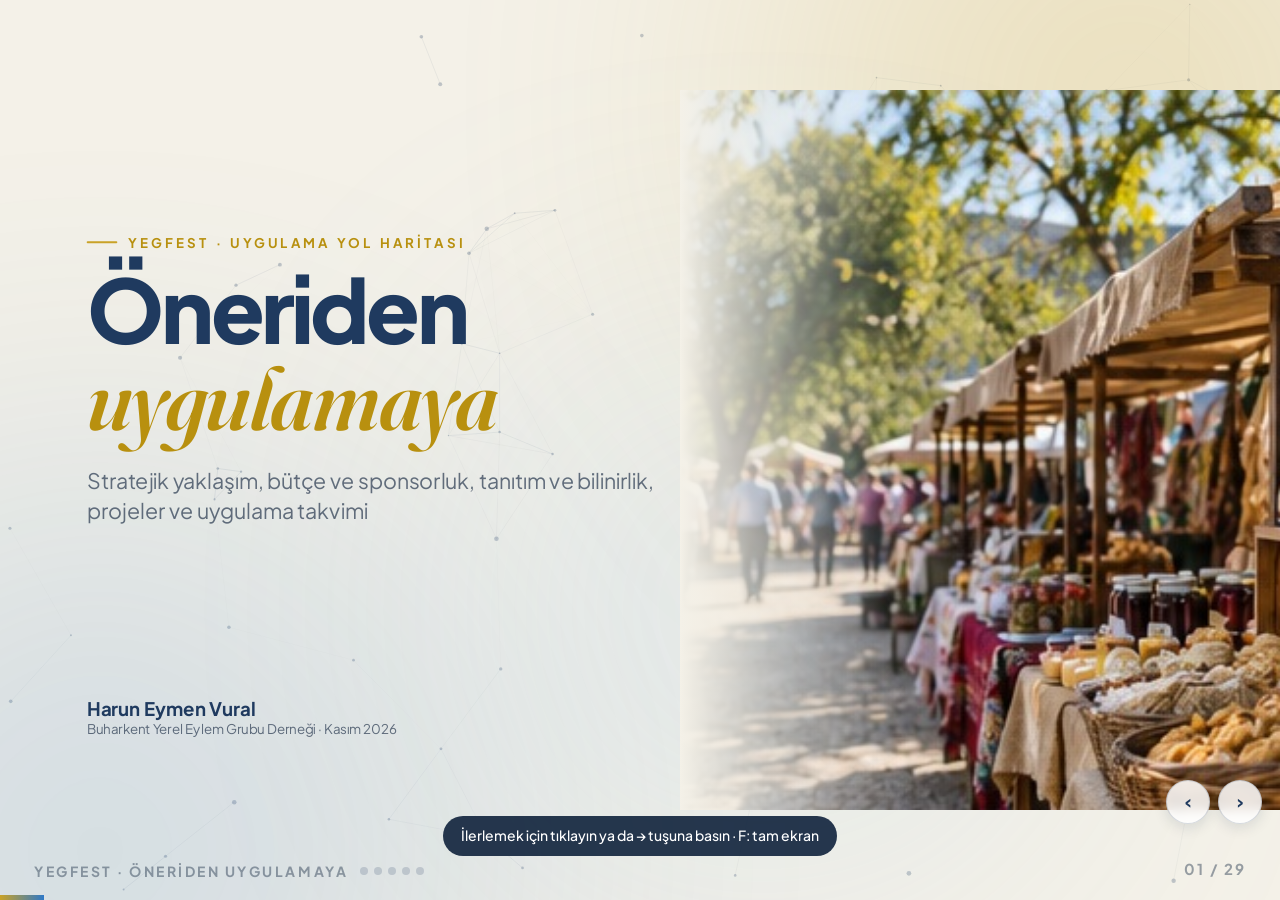
==== commit d86dfe12: "Sunum: görseller için base href Co-Authored-By: Claude Opus 5.5 <noreply@anthropic.com> Claude-Sessi" ====
--- a/sunum/index.html
+++ b/sunum/index.html
@@ -2,6 +2,7 @@
 <html lang="tr">
 <head>
 <meta charset="utf-8">
+<base href="/sunum/">
 <title>YEGFEST — Öneriden Uygulamaya</title>
 <meta name="viewport" content="width=device-width,initial-scale=1,minimum-scale=1,viewport-fit=cover">
 <meta name="robots" content="noindex">
